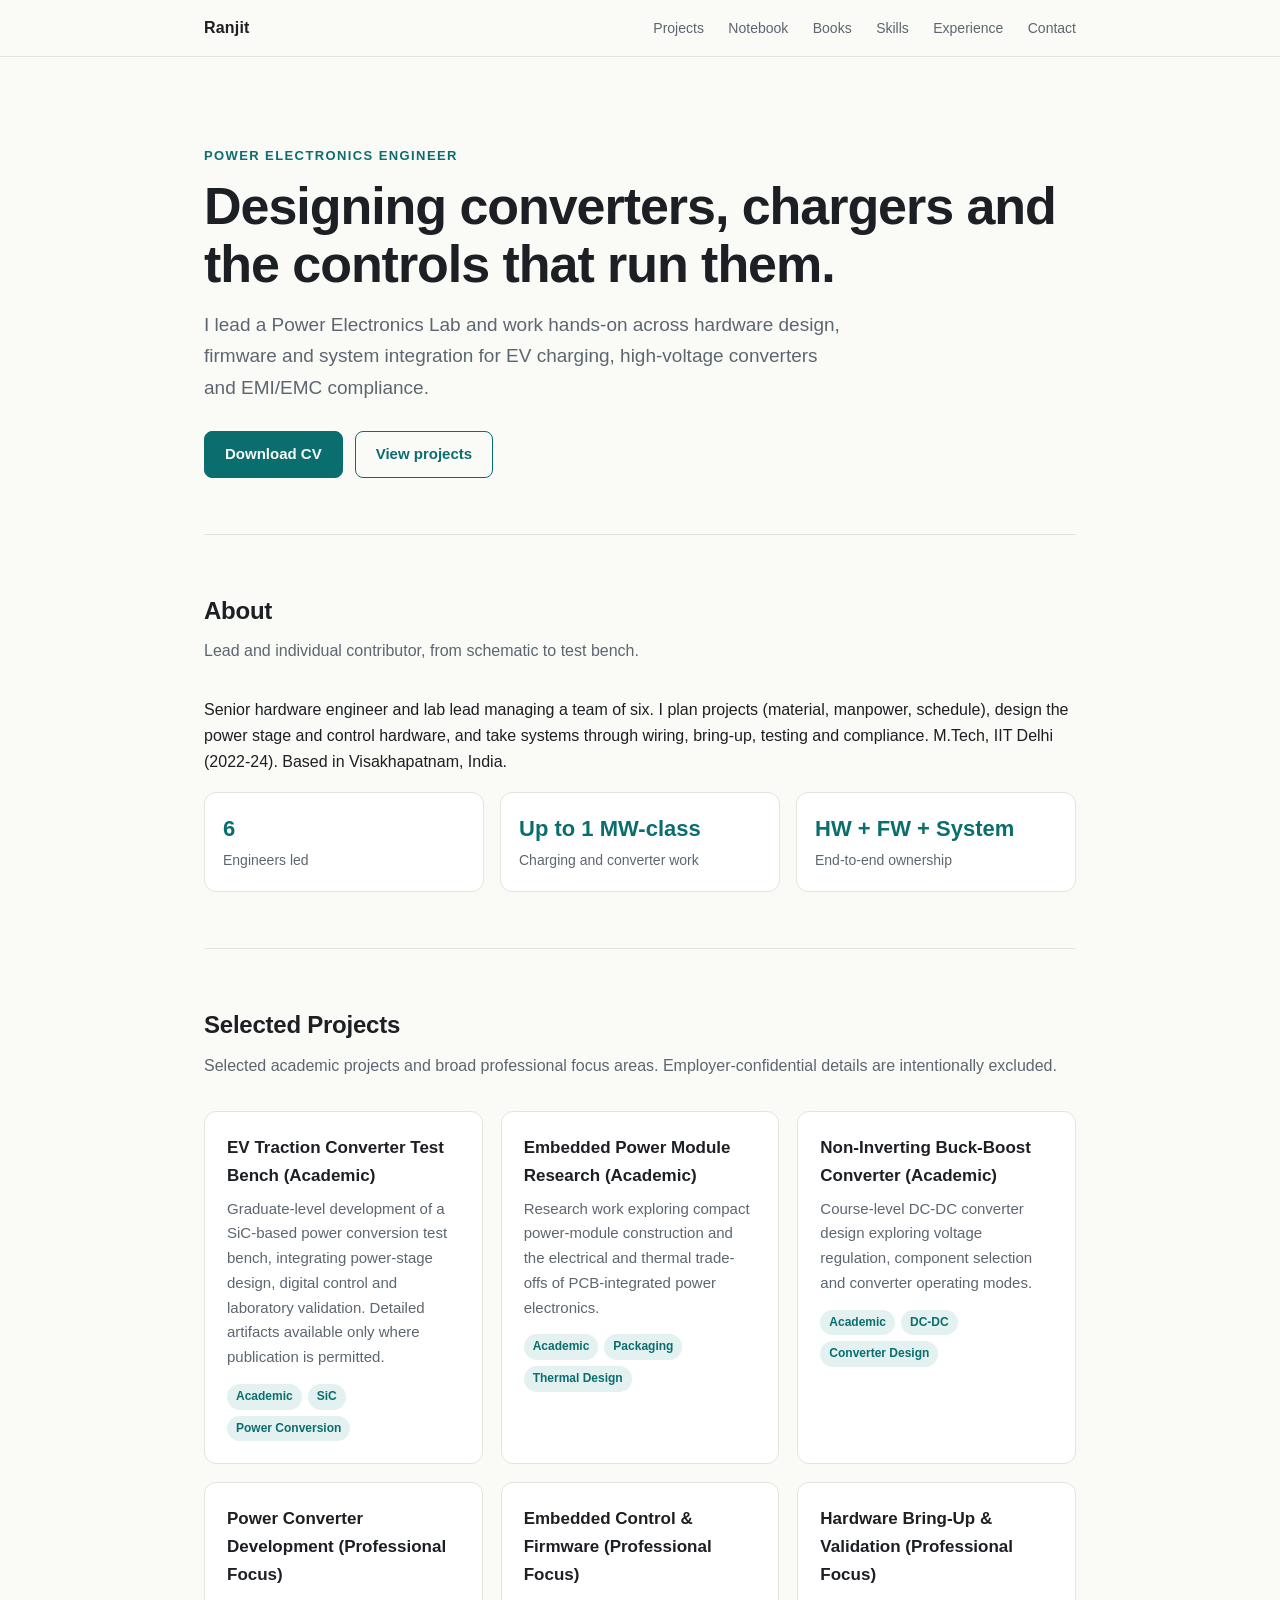
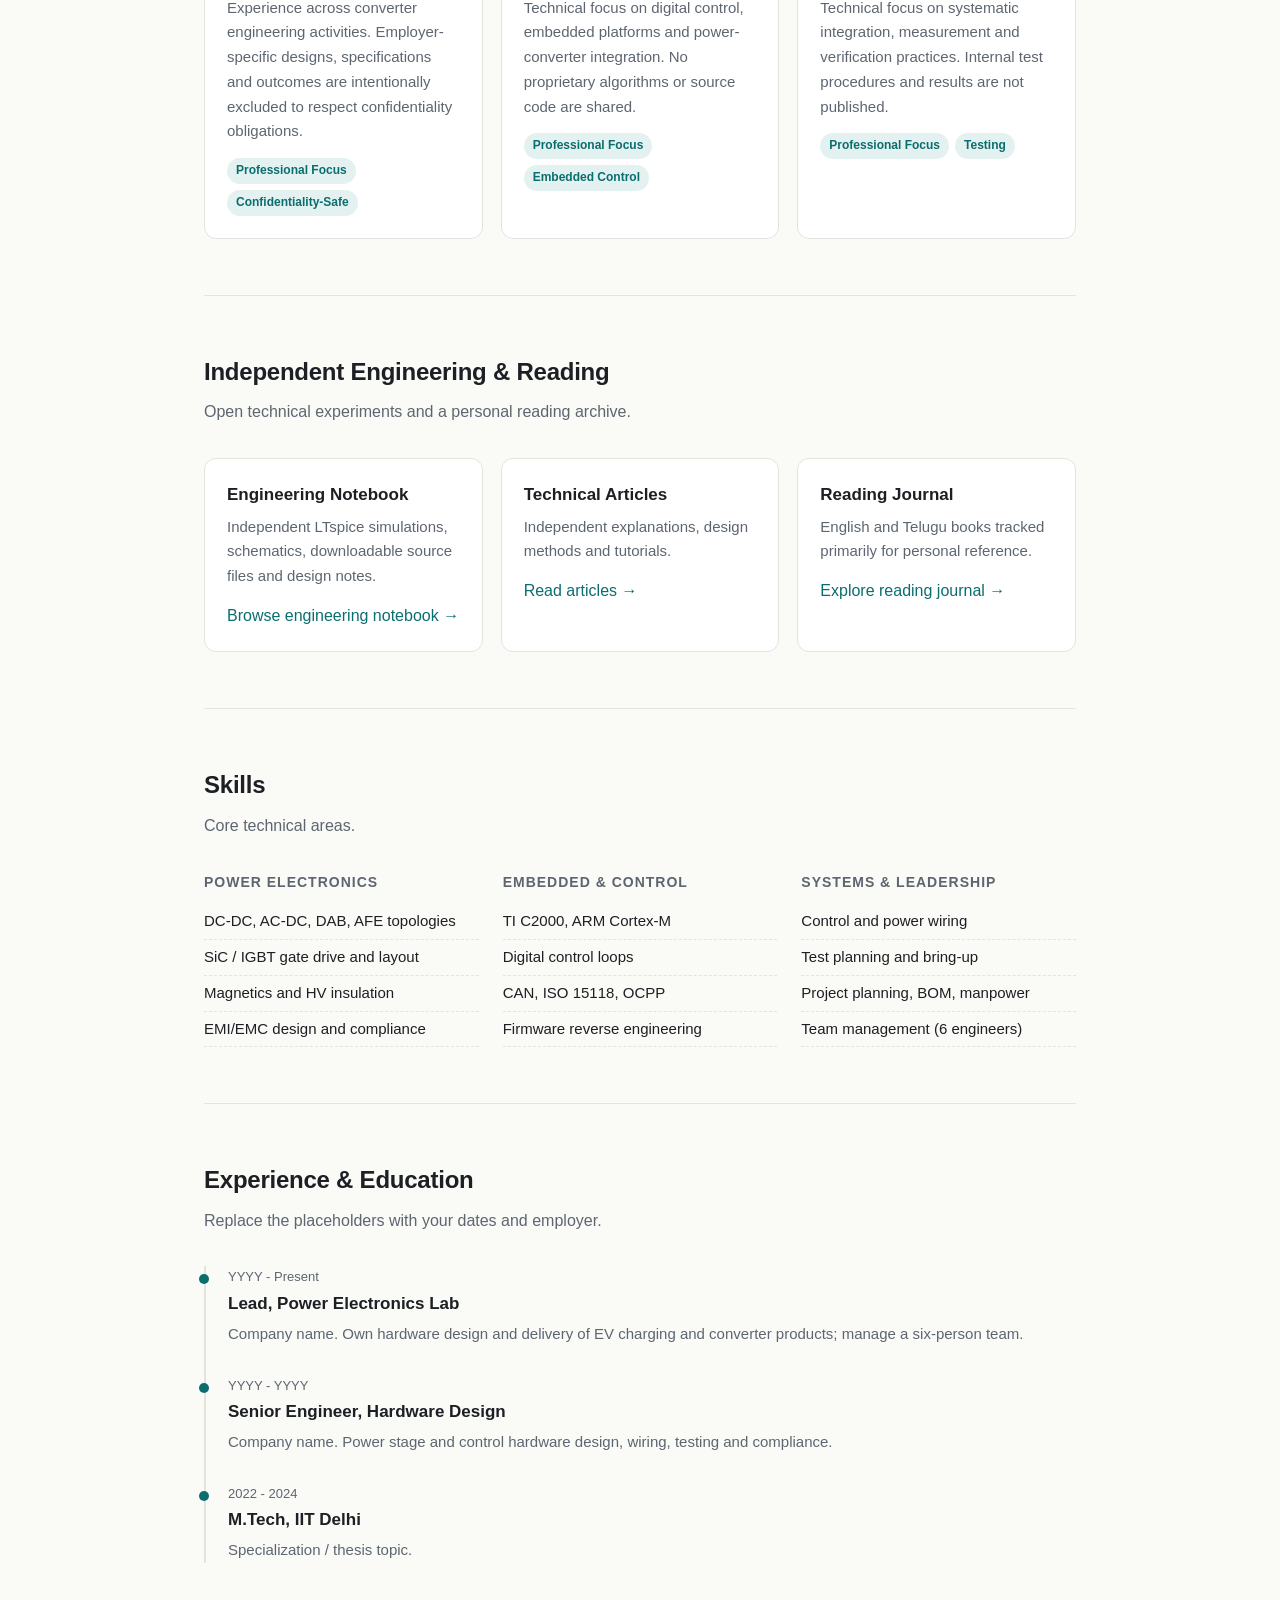
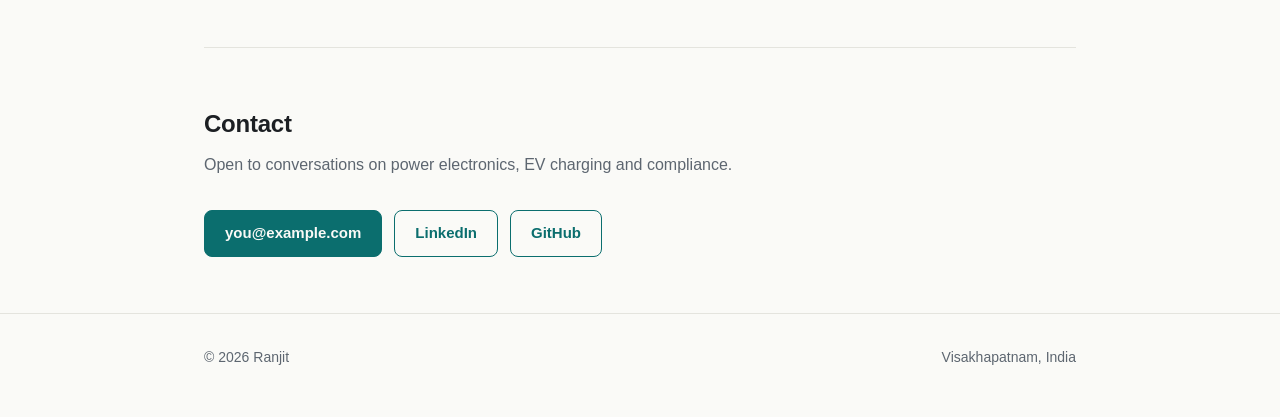
==== index.html @ cbe887c2 "Replace placeholder cards with NDA-conscious academic projects and focus areas" ====
<!DOCTYPE html>
<html lang="en">
<head>
<meta charset="utf-8">
<meta name="viewport" content="width=device-width, initial-scale=1">
<title>Ranjit | Power Electronics Engineer</title>
<meta name="description" content="Portfolio of Ranjit, Power Electronics Lab Lead: EV charging, power converters, embedded systems and EMI/EMC.">
<style>
  :root {
    --bg: #fafaf7;
    --surface: #ffffff;
    --text: #1c1f23;
    --muted: #5d6670;
    --line: #e4e4de;
    --accent: #0b6e6e;
    --accent-soft: #e3f1f0;
  }
  @media (prefers-color-scheme: dark) {
    :root {
      --bg: #0f1214;
      --surface: #171b1e;
      --text: #e8eaec;
      --muted: #97a1aa;
      --line: #262c31;
      --accent: #4fd1c5;
      --accent-soft: #13302e;
    }
  }
  * { box-sizing: border-box; }
  html { scroll-behavior: smooth; }
  body {
    margin: 0;
    background: var(--bg);
    color: var(--text);
    font: 16px/1.65 -apple-system, BlinkMacSystemFont, "Segoe UI", Roboto, Helvetica, Arial, sans-serif;
    -webkit-font-smoothing: antialiased;
  }
  a { color: var(--accent); text-decoration: none; }
  a:hover { text-decoration: underline; }
  .wrap { max-width: 920px; margin: 0 auto; padding: 0 24px; }

  header.nav {
    position: sticky; top: 0; z-index: 10;
    background: color-mix(in srgb, var(--bg) 88%, transparent);
    backdrop-filter: blur(8px);
    border-bottom: 1px solid var(--line);
  }
  .nav .wrap { display: flex; justify-content: space-between; align-items: center; height: 56px; }
  .brand { font-weight: 700; letter-spacing: .2px; color: var(--text); }
  .nav nav a { margin-left: 20px; color: var(--muted); font-size: 14px; }
  .nav nav a:hover { color: var(--accent); text-decoration: none; }

  .hero { padding: 88px 0 56px; }
  .eyebrow { color: var(--accent); font-size: 13px; font-weight: 600; letter-spacing: 1.4px; text-transform: uppercase; }
  h1 { font-size: clamp(34px, 6vw, 52px); line-height: 1.1; margin: 12px 0 16px; letter-spacing: -.02em; }
  .lead { font-size: 19px; color: var(--muted); max-width: 640px; margin: 0 0 28px; }
  .btns { display: flex; flex-wrap: wrap; gap: 12px; }
  .btn {
    display: inline-block; padding: 10px 20px; border-radius: 8px;
    border: 1px solid var(--accent); font-size: 15px; font-weight: 600;
  }
  .btn.primary { background: var(--accent); color: var(--bg); }
  .btn.primary:hover { opacity: .9; text-decoration: none; }
  .btn.ghost { color: var(--accent); }
  .btn.ghost:hover { background: var(--accent-soft); text-decoration: none; }

  section { padding: 56px 0; border-top: 1px solid var(--line); }
  h2 { font-size: 24px; margin: 0 0 8px; letter-spacing: -.01em; }
  .sub { color: var(--muted); margin: 0 0 32px; }

  .stats { display: grid; grid-template-columns: repeat(auto-fit, minmax(160px, 1fr)); gap: 16px; margin-top: 8px; }
  .stat { background: var(--surface); border: 1px solid var(--line); border-radius: 12px; padding: 18px; }
  .stat b { display: block; font-size: 22px; color: var(--accent); }
  .stat span { font-size: 14px; color: var(--muted); }

  .grid { display: grid; grid-template-columns: repeat(auto-fill, minmax(270px, 1fr)); gap: 18px; }
  .card {
    background: var(--surface); border: 1px solid var(--line); border-radius: 12px;
    padding: 22px; transition: transform .15s, border-color .15s;
  }
  .card:hover { transform: translateY(-2px); border-color: var(--accent); }
  .card h3 { margin: 0 0 6px; font-size: 17px; }
  .card p { margin: 0 0 14px; color: var(--muted); font-size: 15px; }
  .tags { display: flex; flex-wrap: wrap; gap: 6px; }
  .tag { background: var(--accent-soft); color: var(--accent); font-size: 12px; padding: 3px 9px; border-radius: 999px; font-weight: 600; }

  .skills { display: grid; grid-template-columns: repeat(auto-fit, minmax(240px, 1fr)); gap: 24px; }
  .skills h3 { font-size: 14px; text-transform: uppercase; letter-spacing: 1px; color: var(--muted); margin: 0 0 10px; }
  .skills ul { list-style: none; padding: 0; margin: 0; }
  .skills li { padding: 5px 0; border-bottom: 1px dashed var(--line); font-size: 15px; }

  .timeline { border-left: 2px solid var(--line); padding-left: 22px; }
  .item { position: relative; margin-bottom: 28px; }
  .item::before {
    content: ""; position: absolute; left: -29px; top: 8px;
    width: 10px; height: 10px; border-radius: 50%; background: var(--accent);
  }
  .item .when { font-size: 13px; color: var(--muted); }
  .item h3 { margin: 2px 0 4px; font-size: 17px; }
  .item p { margin: 0; color: var(--muted); font-size: 15px; }


  .files { margin: 14px 0 0; padding: 12px 0 0; border-top: 1px dashed var(--line); display: flex; flex-direction: column; gap: 6px; }
  .files a { font-size: 14px; display: flex; align-items: center; gap: 8px; }
  .files a::before { content: "\2197"; color: var(--muted); }

  footer { border-top: 1px solid var(--line); padding: 32px 0 48px; color: var(--muted); font-size: 14px; }
  footer .row { display: flex; flex-wrap: wrap; gap: 20px; justify-content: space-between; }

  @media (max-width: 560px) {
    .nav nav a:not(:last-child) { display: none; }
    .hero { padding: 56px 0 40px; }
  }
</style>
</head>
<body>

<header class="nav">
  <div class="wrap">
    <a class="brand" href="#top">Ranjit</a>
    <nav>
      <a href="#projects">Projects</a>
      <a href="/engineering/">Notebook</a>
      <a href="/books/">Books</a>
      <a href="#skills">Skills</a>
      <a href="#experience">Experience</a>
      <a href="#contact">Contact</a>
    </nav>
  </div>
</header>

<main id="top">
  <div class="wrap">

    <section class="hero" style="border-top:none">
      <div class="eyebrow">Power Electronics Engineer</div>
      <h1>Designing converters, chargers and the controls that run them.</h1>
      <p class="lead">
        I lead a Power Electronics Lab and work hands-on across hardware design, firmware and
        system integration for EV charging, high-voltage converters and EMI/EMC compliance.
      </p>
      <div class="btns">
        <a class="btn primary" href="cv.pdf" download>Download CV</a>
        <a class="btn ghost" href="#projects">View projects</a>
      </div>
    </section>

    <section id="about">
      <h2>About</h2>
      <p class="sub">Lead and individual contributor, from schematic to test bench.</p>
      <p>
        Senior hardware engineer and lab lead managing a team of six. I plan projects (material, manpower, schedule),
        design the power stage and control hardware, and take systems through wiring, bring-up, testing and compliance.
        M.Tech, IIT Delhi (2022-24). Based in Visakhapatnam, India.
      </p>
      <div class="stats">
        <div class="stat"><b>6</b><span>Engineers led</span></div>
        <div class="stat"><b>Up to 1 MW-class</b><span>Charging and converter work</span></div>
        <div class="stat"><b>HW + FW + System</b><span>End-to-end ownership</span></div>
      </div>
    </section>

    <section id="projects">
      <h2>Selected Projects</h2>
      <p class="sub">Selected academic projects and broad professional focus areas. Employer-confidential details are intentionally excluded.</p>
      <div class="grid" id="project-grid"></div>
    </section>

    <section id="personal-work"><h2>Independent Engineering &amp; Reading</h2><p class="sub">Open technical experiments and a personal reading archive.</p><div class="grid"><article class="card"><h3>Engineering Notebook</h3><p>Independent LTspice simulations, schematics, downloadable source files and design notes.</p><a href="/engineering/">Browse engineering notebook →</a></article><article class="card"><h3>Technical Articles</h3><p>Independent explanations, design methods and tutorials.</p><a href="/articles/">Read articles →</a></article><article class="card"><h3>Reading Journal</h3><p>English and Telugu books tracked primarily for personal reference.</p><a href="/books/">Explore reading journal →</a></article></div></section>

    <section id="skills">
      <h2>Skills</h2>
      <p class="sub">Core technical areas.</p>
      <div class="skills">
        <div>
          <h3>Power Electronics</h3>
          <ul>
            <li>DC-DC, AC-DC, DAB, AFE topologies</li>
            <li>SiC / IGBT gate drive and layout</li>
            <li>Magnetics and HV insulation</li>
            <li>EMI/EMC design and compliance</li>
          </ul>
        </div>
        <div>
          <h3>Embedded &amp; Control</h3>
          <ul>
            <li>TI C2000, ARM Cortex-M</li>
            <li>Digital control loops</li>
            <li>CAN, ISO 15118, OCPP</li>
            <li>Firmware reverse engineering</li>
          </ul>
        </div>
        <div>
          <h3>Systems &amp; Leadership</h3>
          <ul>
            <li>Control and power wiring</li>
            <li>Test planning and bring-up</li>
            <li>Project planning, BOM, manpower</li>
            <li>Team management (6 engineers)</li>
          </ul>
        </div>
      </div>
    </section>

    <section id="experience">
      <h2>Experience &amp; Education</h2>
      <p class="sub">Replace the placeholders with your dates and employer.</p>
      <div class="timeline">
        <div class="item">
          <div class="when">YYYY - Present</div>
          <h3>Lead, Power Electronics Lab</h3>
          <p>Company name. Own hardware design and delivery of EV charging and converter products; manage a six-person team.</p>
        </div>
        <div class="item">
          <div class="when">YYYY - YYYY</div>
          <h3>Senior Engineer, Hardware Design</h3>
          <p>Company name. Power stage and control hardware design, wiring, testing and compliance.</p>
        </div>
        <div class="item">
          <div class="when">2022 - 2024</div>
          <h3>M.Tech, IIT Delhi</h3>
          <p>Specialization / thesis topic.</p>
        </div>
      </div>
    </section>

    <section id="contact">
      <h2>Contact</h2>
      <p class="sub">Open to conversations on power electronics, EV charging and compliance.</p>
      <div class="btns">
        <a class="btn primary" href="mailto:you@example.com">you@example.com</a>
        <a class="btn ghost" href="https://www.linkedin.com/in/your-handle" target="_blank" rel="noopener">LinkedIn</a>
        <a class="btn ghost" href="https://github.com/ranjitsorra" target="_blank" rel="noopener">GitHub</a>
      </div>
    </section>

  </div>
</main>

<footer>
  <div class="wrap row">
    <span>&copy; <span id="yr">2026</span> Ranjit</span>
    <span>Visakhapatnam, India</span>
  </div>
</footer>

<script>
/* ------------------------------------------------------------------
   EDIT HERE. One object per project.
   files: put the actual files in the repo (e.g. files/project-1/report.pdf)
          and list them below. Any type works: pdf, png, jpg, zip, xlsx...
   ------------------------------------------------------------------ */
const PROJECTS = [
  { title: "EV Traction Converter Test Bench (Academic)", description: "Graduate-level development of a SiC-based power conversion test bench, integrating power-stage design, digital control and laboratory validation. Detailed artifacts available only where publication is permitted.", tags: ["Academic", "SiC", "Power Conversion"], files: [] },
  { title: "Embedded Power Module Research (Academic)", description: "Research work exploring compact power-module construction and the electrical and thermal trade-offs of PCB-integrated power electronics.", tags: ["Academic", "Packaging", "Thermal Design"], files: [] },
  { title: "Non-Inverting Buck-Boost Converter (Academic)", description: "Course-level DC-DC converter design exploring voltage regulation, component selection and converter operating modes.", tags: ["Academic", "DC-DC", "Converter Design"], files: [] },
  { title: "Power Converter Development (Professional Focus)", description: "Experience across converter engineering activities. Employer-specific designs, specifications and outcomes are intentionally excluded to respect confidentiality obligations.", tags: ["Professional Focus", "Confidentiality-Safe"], files: [] },
  { title: "Embedded Control & Firmware (Professional Focus)", description: "Technical focus on digital control, embedded platforms and power-converter integration. No proprietary algorithms or source code are shared.", tags: ["Professional Focus", "Embedded Control"], files: [] },
  { title: "Hardware Bring-Up & Validation (Professional Focus)", description: "Technical focus on systematic integration, measurement and verification practices. Internal test procedures and results are not published.", tags: ["Professional Focus", "Testing"], files: [] }
]

const esc = t => String(t).replace(/[&<>"]/g, c => ({'&':'&amp;','<':'&lt;','>':'&gt;','"':'&quot;'}[c]));
document.getElementById('project-grid').innerHTML = PROJECTS.map(p => `
  <article class="card">
    <h3>${esc(p.title)}</h3>
    <p>${esc(p.description)}</p>
    <div class="tags">${(p.tags||[]).map(t => `<span class="tag">${esc(t)}</span>`).join('')}</div>
    ${(p.files && p.files.length)
      ? `<div class="files">${p.files.map(f => `<a href="${esc(f.path)}" target="_blank" rel="noopener">${esc(f.label)}</a>`).join('')}</div>`
      : ''}
  </article>`).join('');
</script>
<script>document.getElementById('yr').textContent = new Date().getFullYear();</script>
</body>
</html>
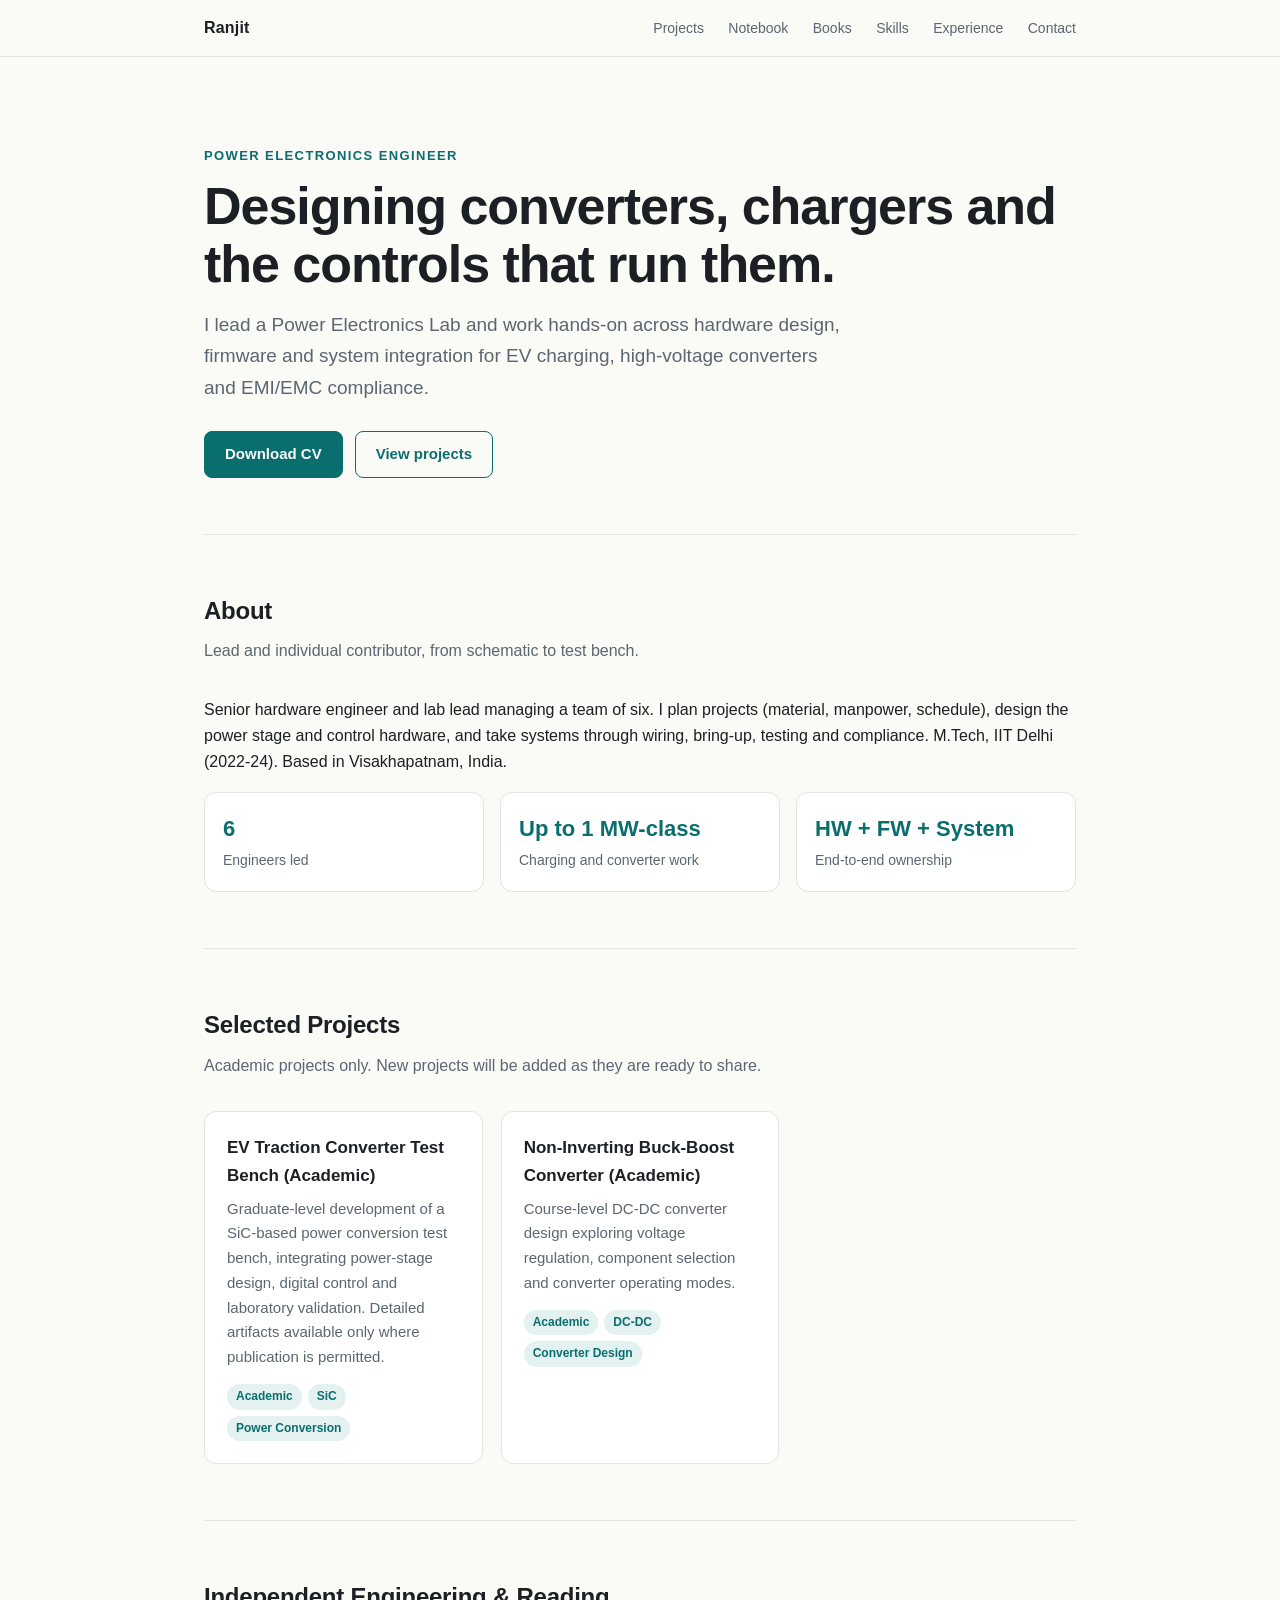
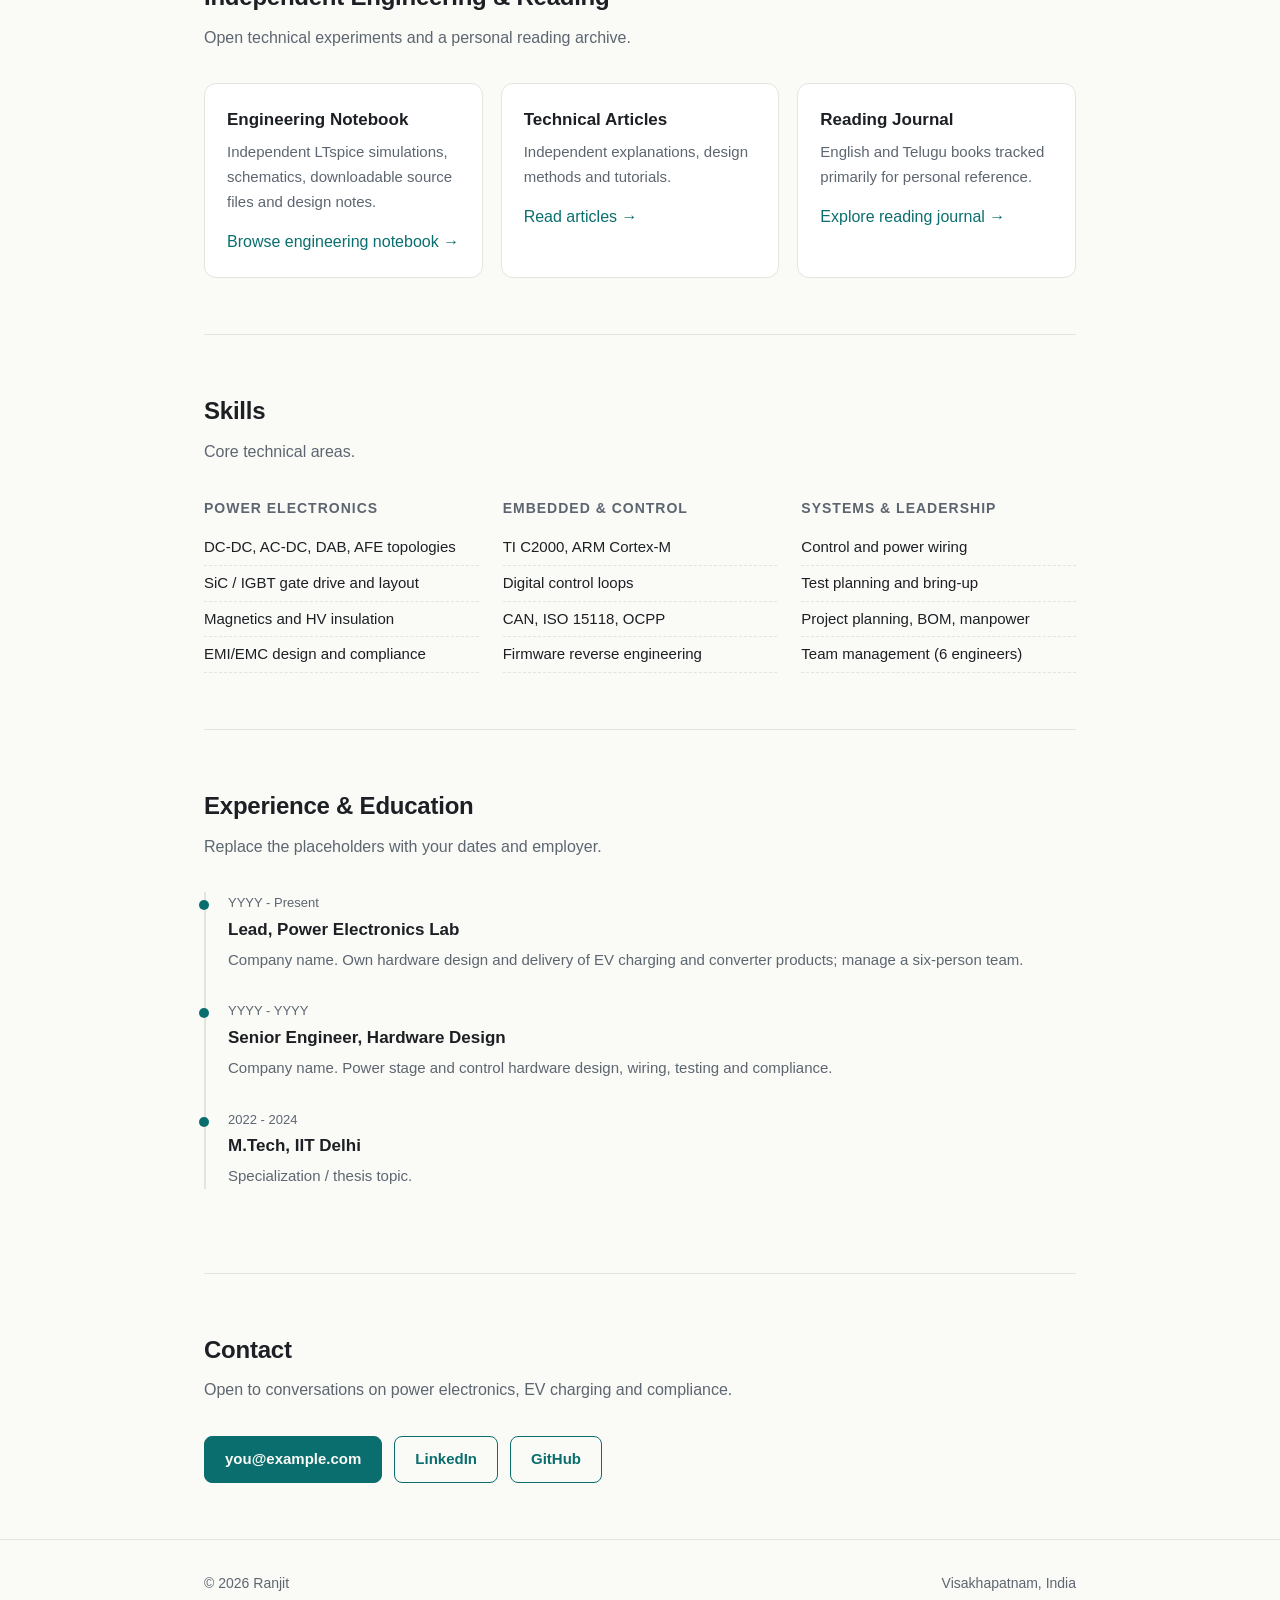
==== commit 2b0a4eff: "Keep only two academic projects; add others incrementally" ====
--- a/index.html
+++ b/index.html
@@ -162,7 +162,7 @@
 
     <section id="projects">
       <h2>Selected Projects</h2>
-      <p class="sub">Selected academic projects and broad professional focus areas. Employer-confidential details are intentionally excluded.</p>
+      <p class="sub">Academic projects only. New projects will be added as they are ready to share.</p>
       <div class="grid" id="project-grid"></div>
     </section>
 
@@ -252,11 +252,7 @@
    ------------------------------------------------------------------ */
 const PROJECTS = [
   { title: "EV Traction Converter Test Bench (Academic)", description: "Graduate-level development of a SiC-based power conversion test bench, integrating power-stage design, digital control and laboratory validation. Detailed artifacts available only where publication is permitted.", tags: ["Academic", "SiC", "Power Conversion"], files: [] },
-  { title: "Embedded Power Module Research (Academic)", description: "Research work exploring compact power-module construction and the electrical and thermal trade-offs of PCB-integrated power electronics.", tags: ["Academic", "Packaging", "Thermal Design"], files: [] },
-  { title: "Non-Inverting Buck-Boost Converter (Academic)", description: "Course-level DC-DC converter design exploring voltage regulation, component selection and converter operating modes.", tags: ["Academic", "DC-DC", "Converter Design"], files: [] },
-  { title: "Power Converter Development (Professional Focus)", description: "Experience across converter engineering activities. Employer-specific designs, specifications and outcomes are intentionally excluded to respect confidentiality obligations.", tags: ["Professional Focus", "Confidentiality-Safe"], files: [] },
-  { title: "Embedded Control & Firmware (Professional Focus)", description: "Technical focus on digital control, embedded platforms and power-converter integration. No proprietary algorithms or source code are shared.", tags: ["Professional Focus", "Embedded Control"], files: [] },
-  { title: "Hardware Bring-Up & Validation (Professional Focus)", description: "Technical focus on systematic integration, measurement and verification practices. Internal test procedures and results are not published.", tags: ["Professional Focus", "Testing"], files: [] }
+  { title: "Non-Inverting Buck-Boost Converter (Academic)", description: "Course-level DC-DC converter design exploring voltage regulation, component selection and converter operating modes.", tags: ["Academic", "DC-DC", "Converter Design"], files: [] }
 ]
 
 const esc = t => String(t).replace(/[&<>"]/g, c => ({'&':'&amp;','<':'&lt;','>':'&gt;','"':'&quot;'}[c]));
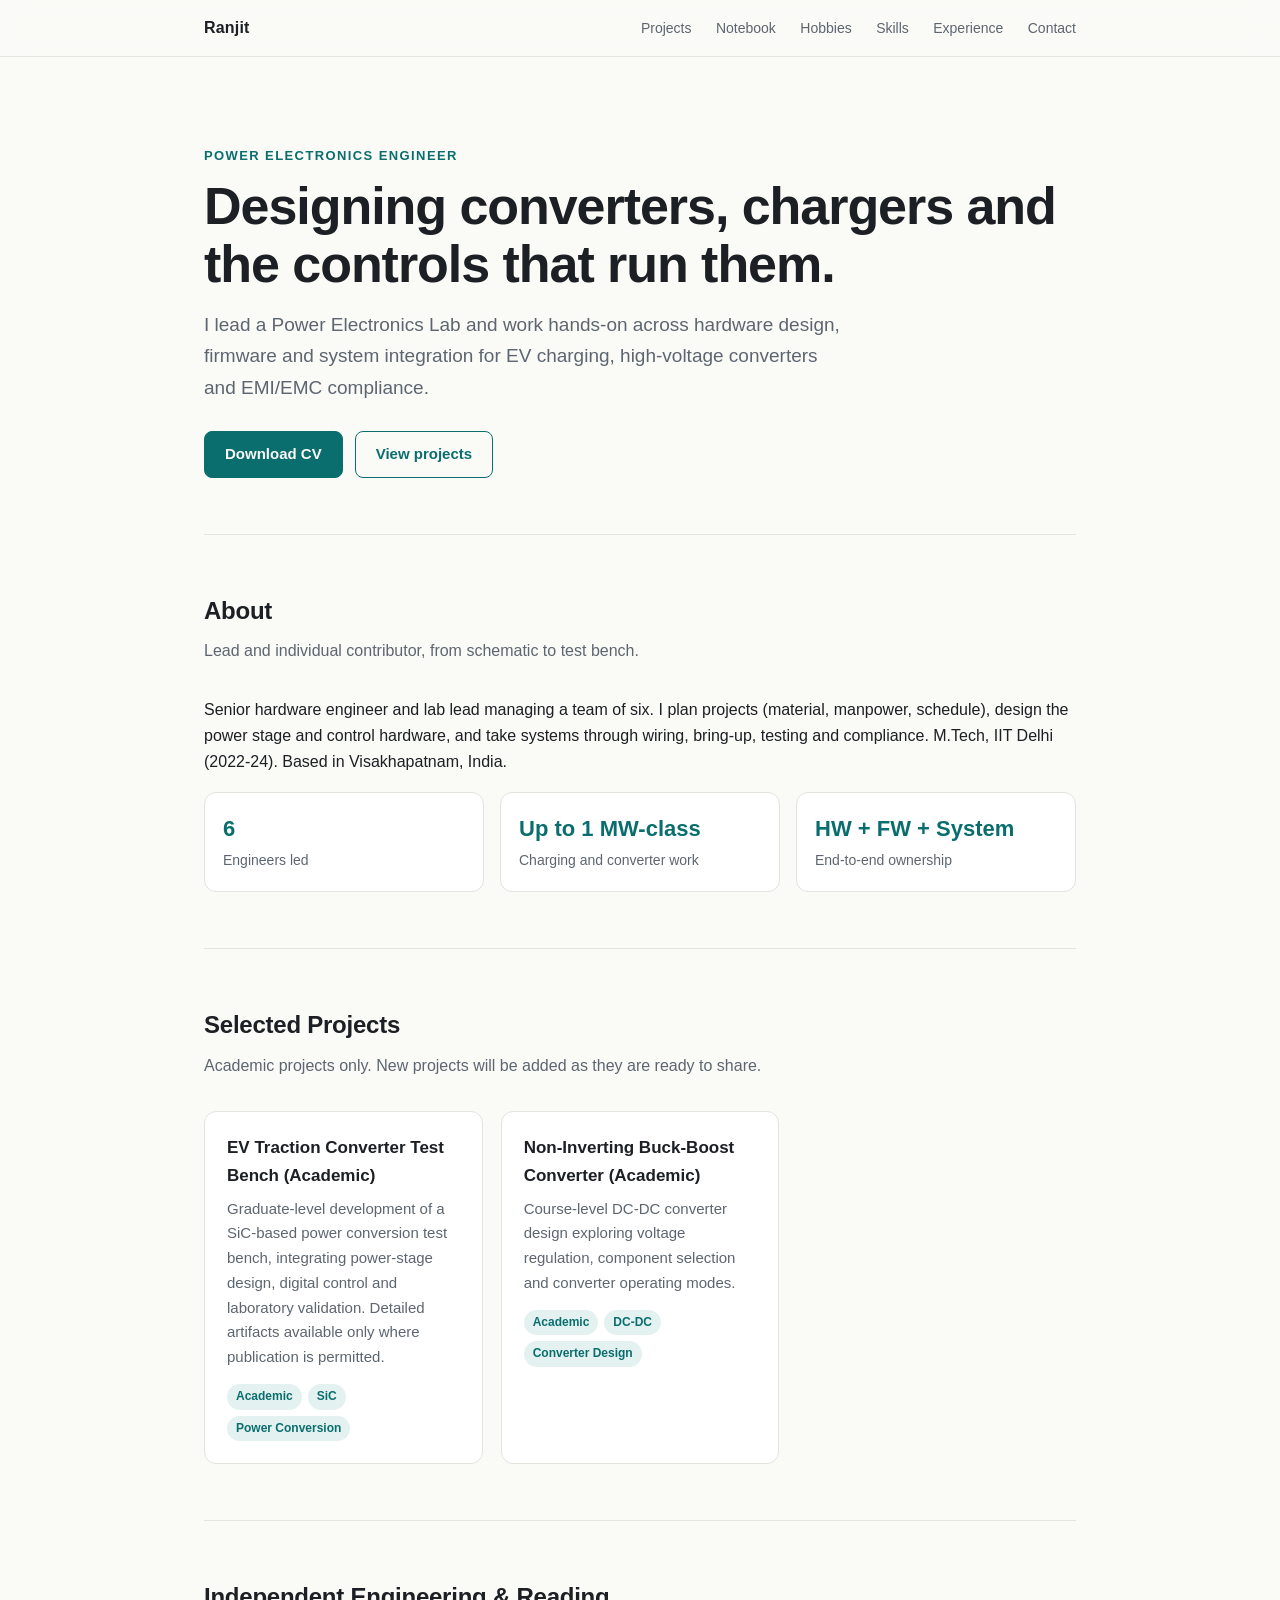
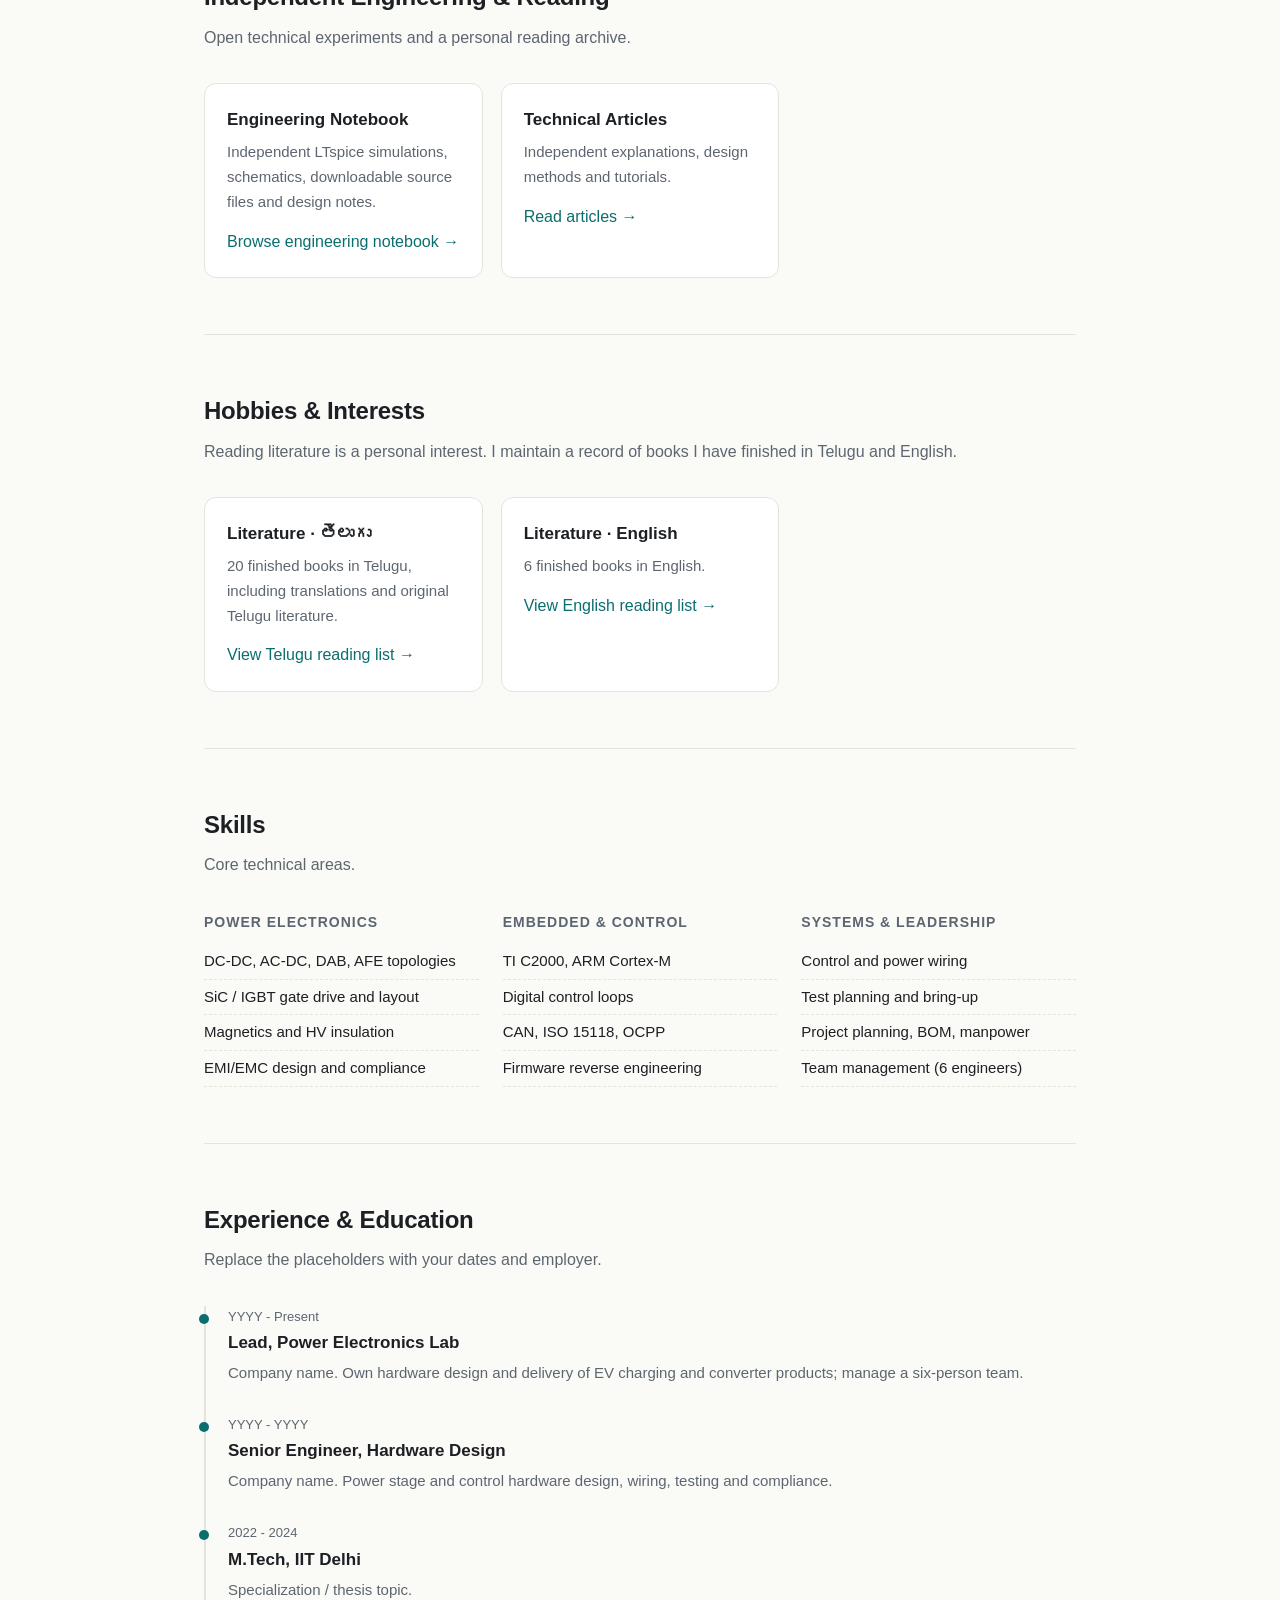
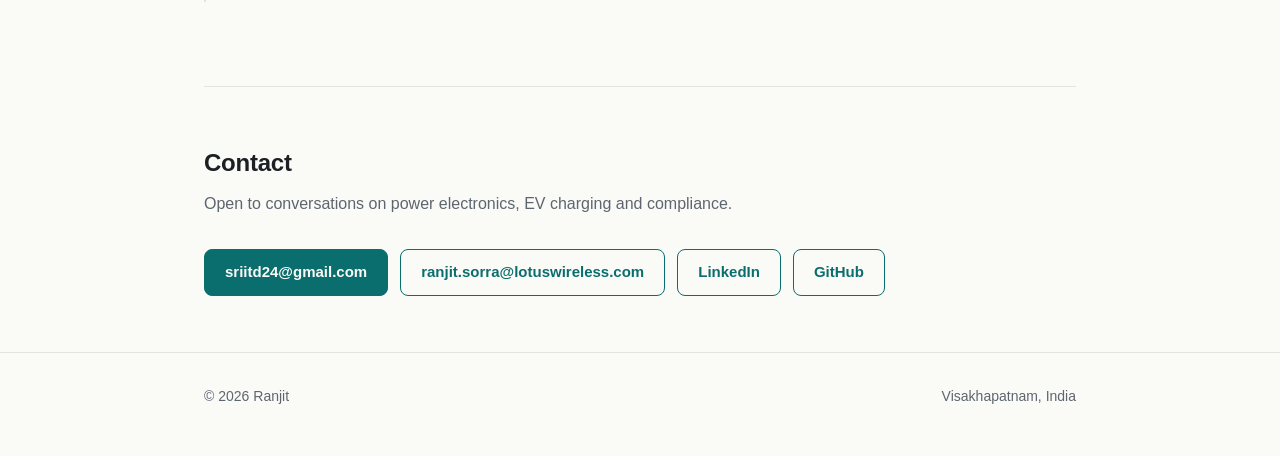
==== commit ce62d352: "Add contact emails and hobbies section linking reading lists" ====
--- a/index.html
+++ b/index.html
@@ -121,7 +121,7 @@
     <nav>
       <a href="#projects">Projects</a>
       <a href="/engineering/">Notebook</a>
-      <a href="/books/">Books</a>
+      <a href="#hobbies">Hobbies</a>
       <a href="#skills">Skills</a>
       <a href="#experience">Experience</a>
       <a href="#contact">Contact</a>
@@ -166,7 +166,9 @@
       <div class="grid" id="project-grid"></div>
     </section>
 
-    <section id="personal-work"><h2>Independent Engineering &amp; Reading</h2><p class="sub">Open technical experiments and a personal reading archive.</p><div class="grid"><article class="card"><h3>Engineering Notebook</h3><p>Independent LTspice simulations, schematics, downloadable source files and design notes.</p><a href="/engineering/">Browse engineering notebook →</a></article><article class="card"><h3>Technical Articles</h3><p>Independent explanations, design methods and tutorials.</p><a href="/articles/">Read articles →</a></article><article class="card"><h3>Reading Journal</h3><p>English and Telugu books tracked primarily for personal reference.</p><a href="/books/">Explore reading journal →</a></article></div></section>
+    <section id="personal-work"><h2>Independent Engineering &amp; Reading</h2><p class="sub">Open technical experiments and a personal reading archive.</p><div class="grid"><article class="card"><h3>Engineering Notebook</h3><p>Independent LTspice simulations, schematics, downloadable source files and design notes.</p><a href="/engineering/">Browse engineering notebook →</a></article><article class="card"><h3>Technical Articles</h3><p>Independent explanations, design methods and tutorials.</p><a href="/articles/">Read articles →</a></article></div></section>
+
+    <section id="hobbies"><h2>Hobbies &amp; Interests</h2><p class="sub">Reading literature is a personal interest. I maintain a record of books I have finished in Telugu and English.</p><div class="grid"><article class="card"><h3>Literature · తెలుగు</h3><p>20 finished books in Telugu, including translations and original Telugu literature.</p><a href="/books/telugu/">View Telugu reading list →</a></article><article class="card"><h3>Literature · English</h3><p>6 finished books in English.</p><a href="/books/english/">View English reading list →</a></article></div></section>
 
     <section id="skills">
       <h2>Skills</h2>
@@ -228,7 +230,8 @@
       <h2>Contact</h2>
       <p class="sub">Open to conversations on power electronics, EV charging and compliance.</p>
       <div class="btns">
-        <a class="btn primary" href="mailto:you@example.com">you@example.com</a>
+        <a class="btn primary" href="mailto:sriitd24@gmail.com">sriitd24@gmail.com</a>
+        <a class="btn ghost" href="mailto:ranjit.sorra@lotuswireless.com">ranjit.sorra@lotuswireless.com</a>
         <a class="btn ghost" href="https://www.linkedin.com/in/your-handle" target="_blank" rel="noopener">LinkedIn</a>
         <a class="btn ghost" href="https://github.com/ranjitsorra" target="_blank" rel="noopener">GitHub</a>
       </div>
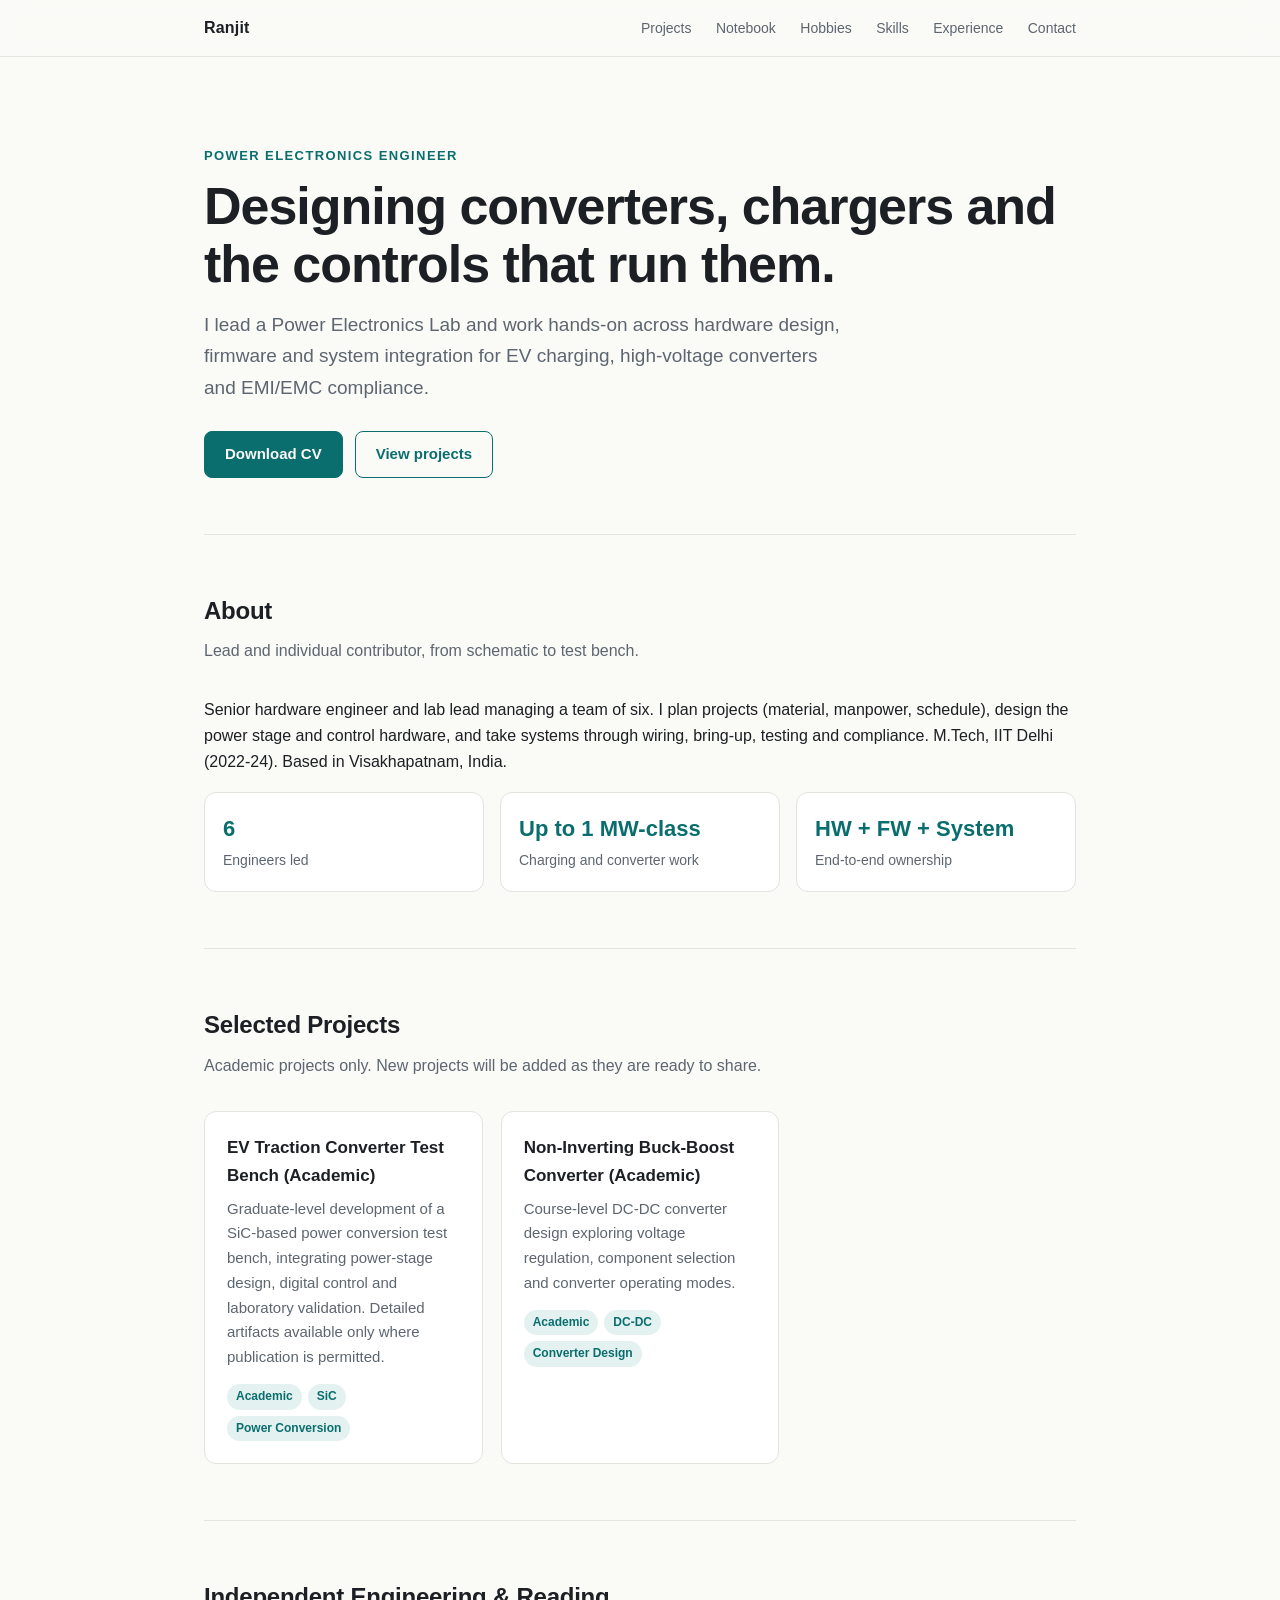
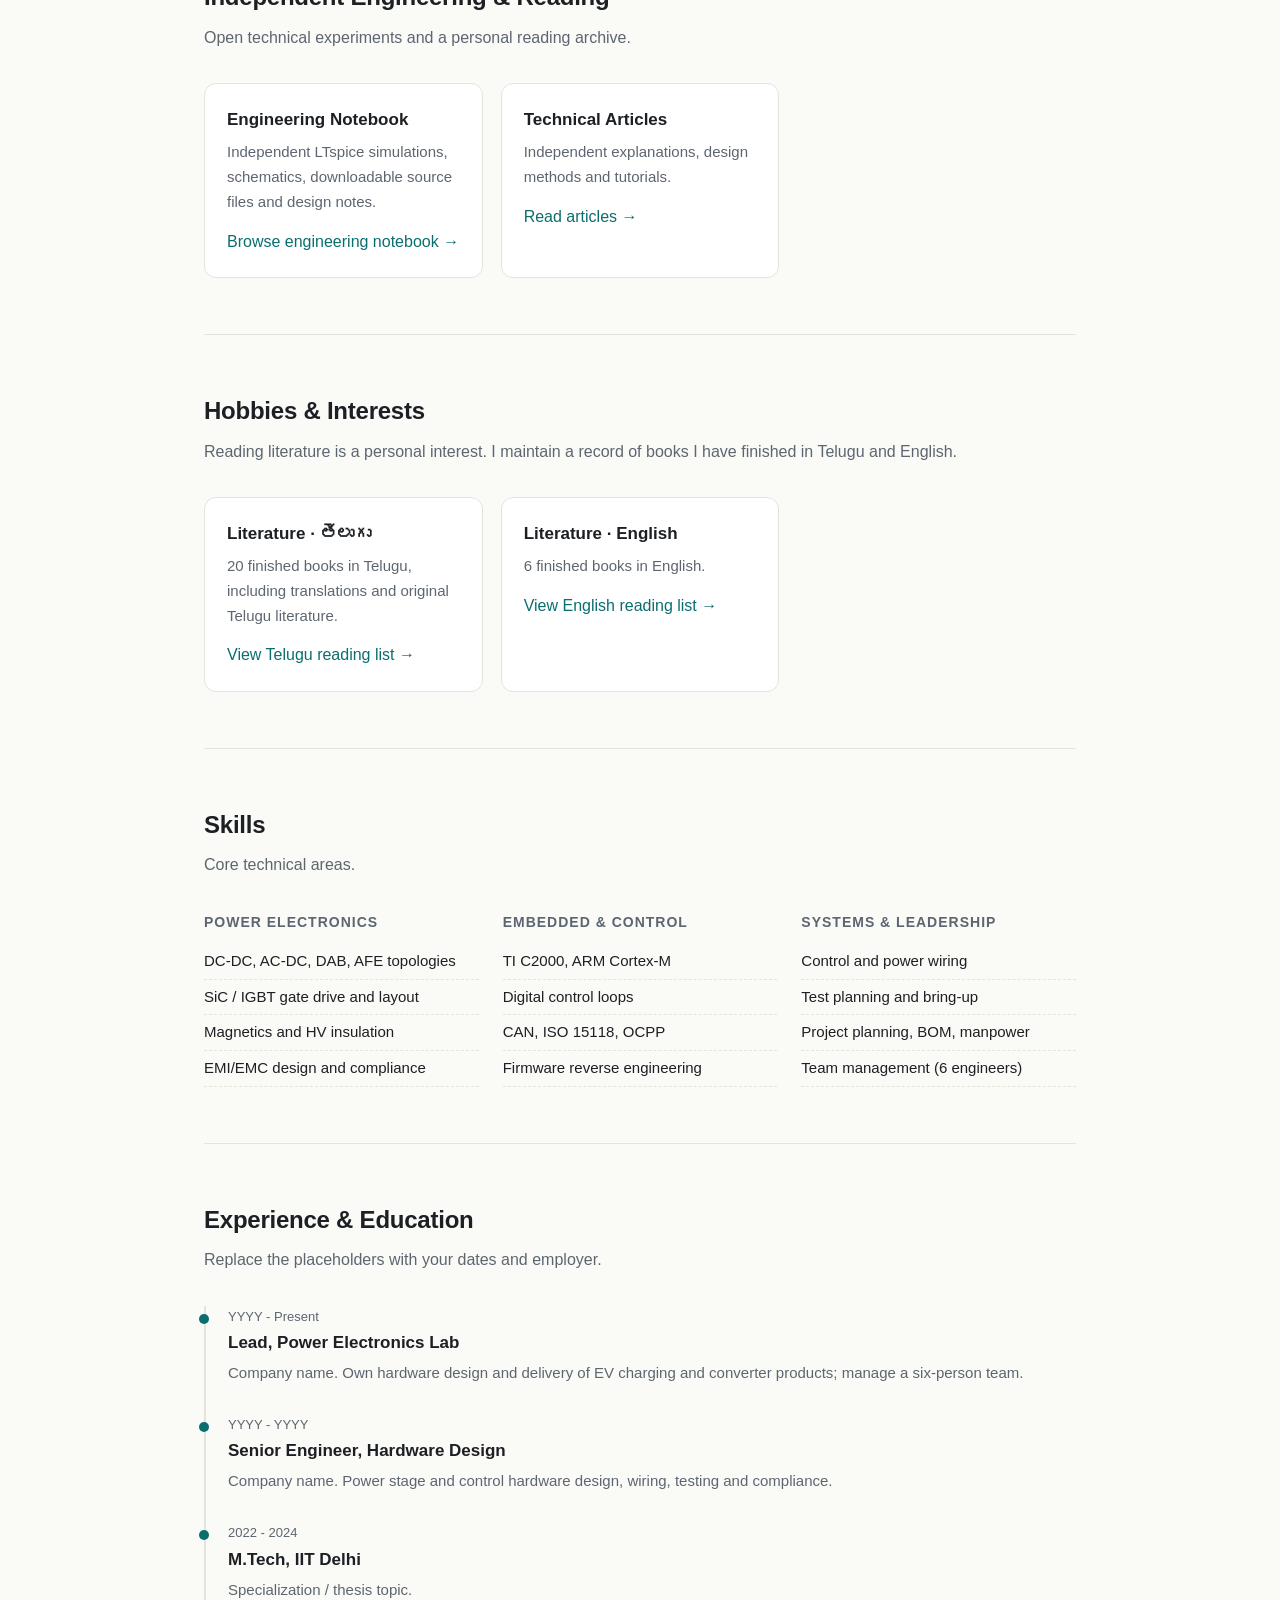
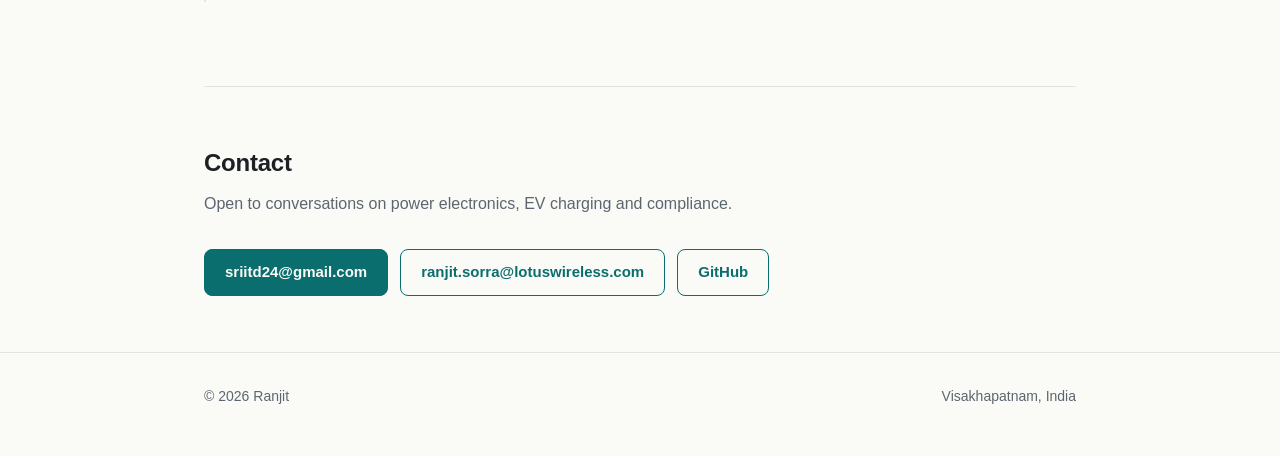
==== commit 251b5539: "Remove nonfunctional placeholder LinkedIn contact link" ====
--- a/index.html
+++ b/index.html
@@ -232,7 +232,6 @@
       <div class="btns">
         <a class="btn primary" href="mailto:sriitd24@gmail.com">sriitd24@gmail.com</a>
         <a class="btn ghost" href="mailto:ranjit.sorra@lotuswireless.com">ranjit.sorra@lotuswireless.com</a>
-        <a class="btn ghost" href="https://www.linkedin.com/in/your-handle" target="_blank" rel="noopener">LinkedIn</a>
         <a class="btn ghost" href="https://github.com/ranjitsorra" target="_blank" rel="noopener">GitHub</a>
       </div>
     </section>
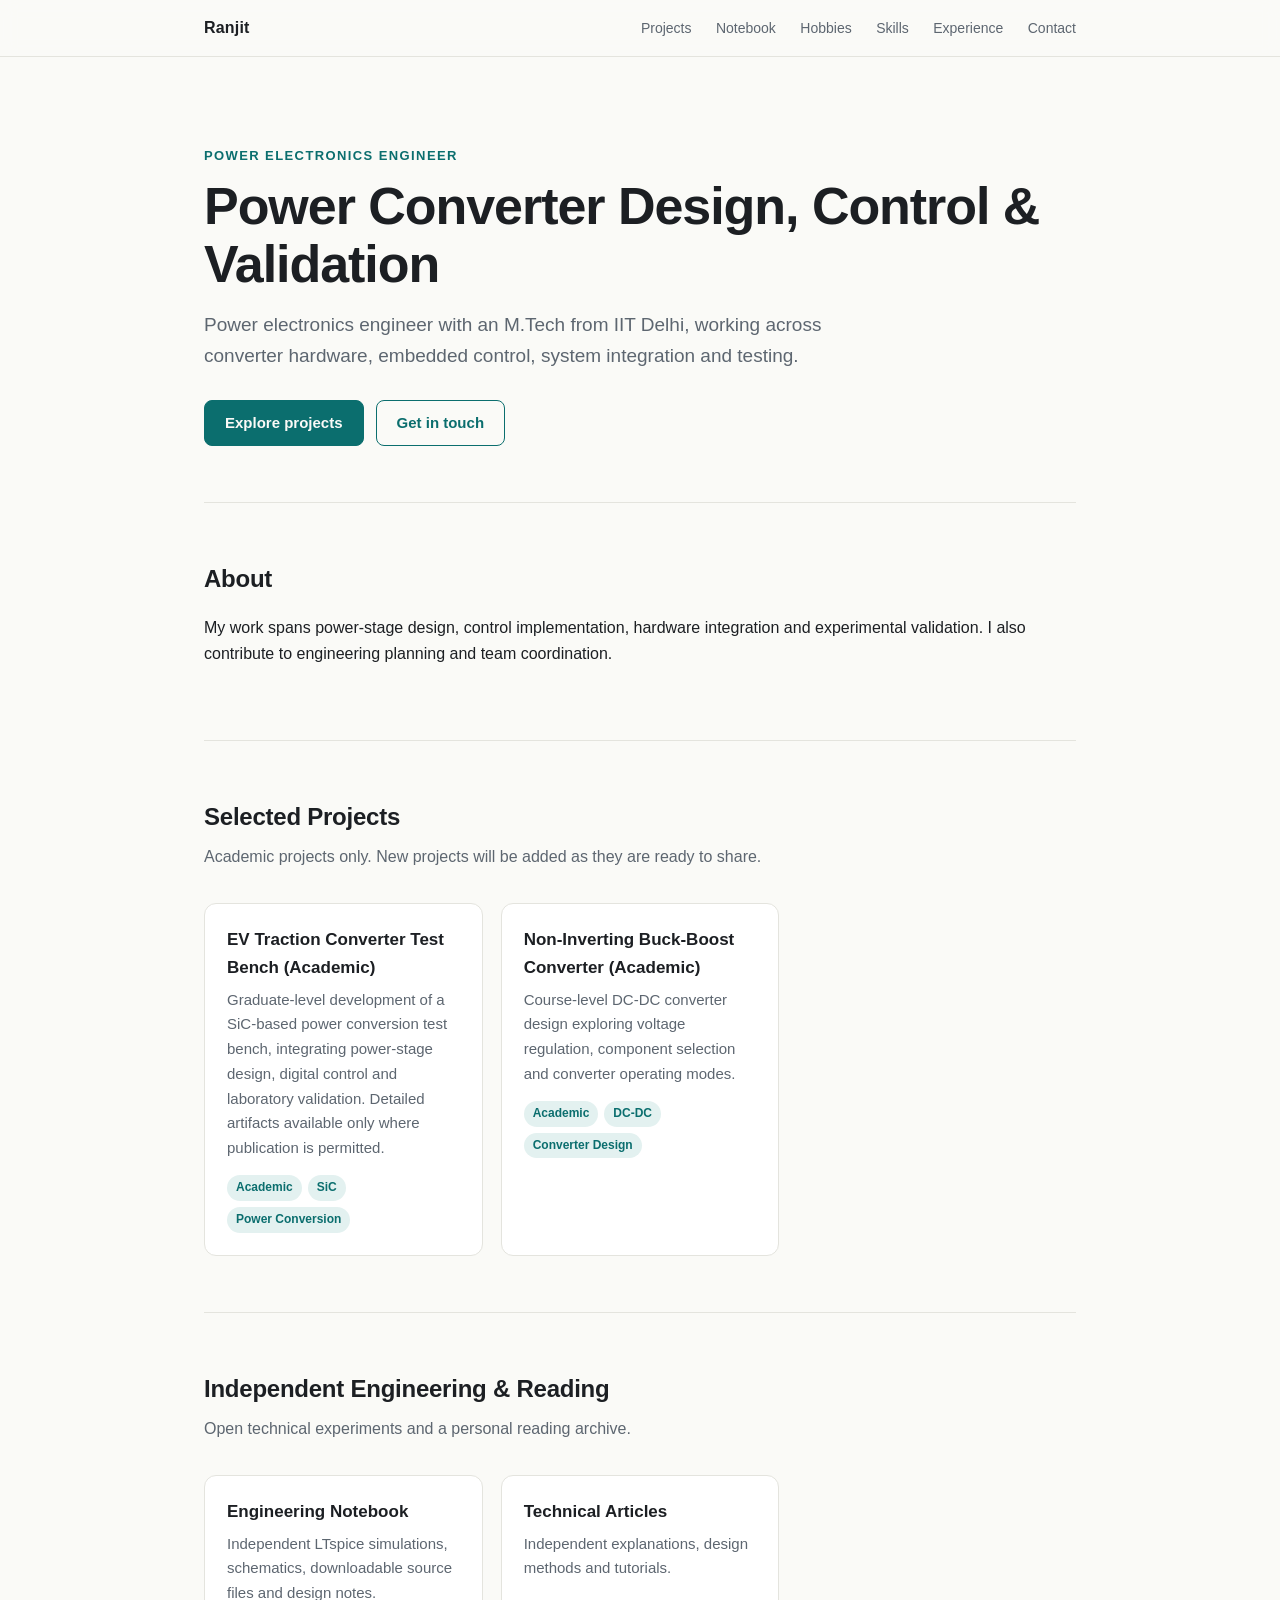
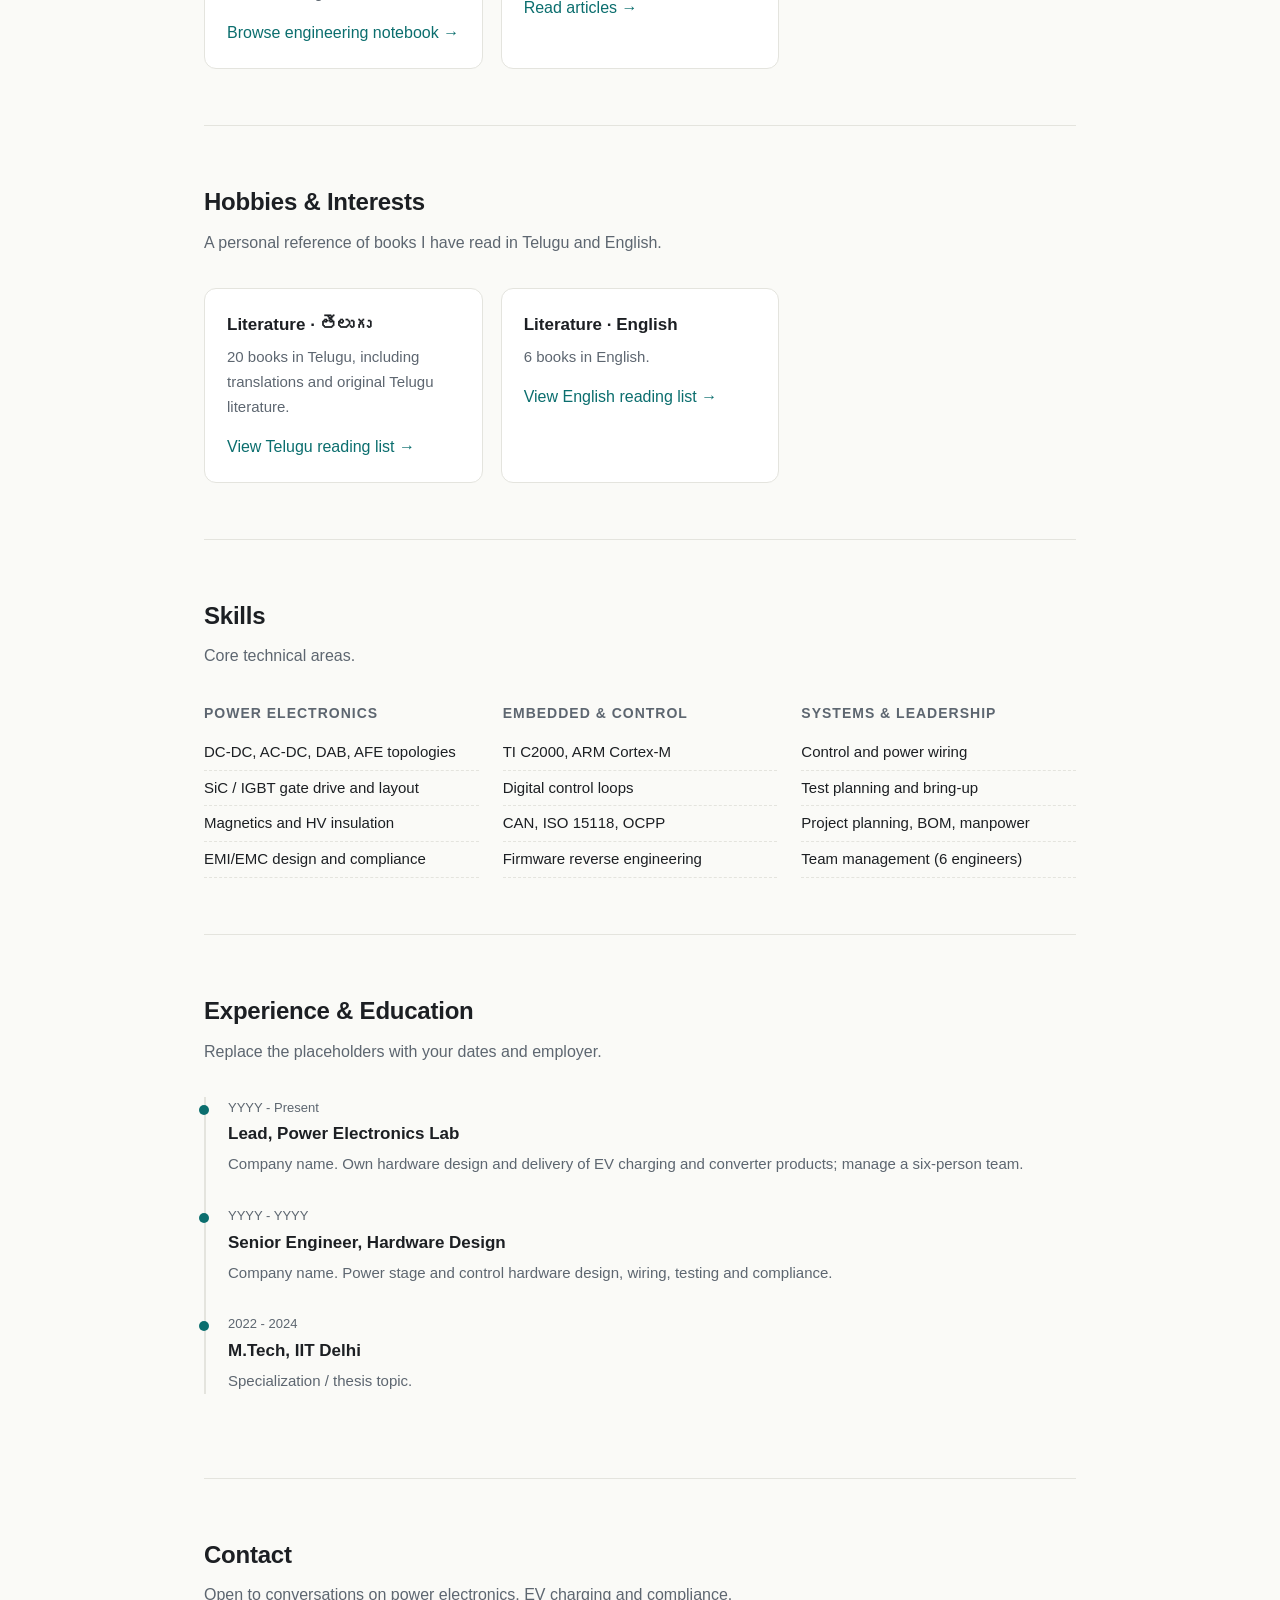
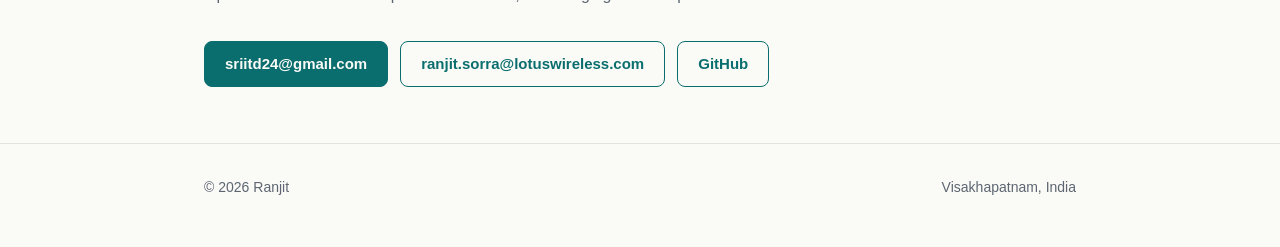
==== commit f3127f3d: "Refine index.html" ====
--- a/index.html
+++ b/index.html
@@ -4,7 +4,7 @@
 <meta charset="utf-8">
 <meta name="viewport" content="width=device-width, initial-scale=1">
 <title>Ranjit | Power Electronics Engineer</title>
-<meta name="description" content="Portfolio of Ranjit, Power Electronics Lab Lead: EV charging, power converters, embedded systems and EMI/EMC.">
+<meta name="description" content="Portfolio of Ranjit Sorra: power converter design, embedded control and validation.">
 <style>
   :root {
     --bg: #fafaf7;
@@ -134,30 +134,17 @@
 
     <section class="hero" style="border-top:none">
       <div class="eyebrow">Power Electronics Engineer</div>
-      <h1>Designing converters, chargers and the controls that run them.</h1>
-      <p class="lead">
-        I lead a Power Electronics Lab and work hands-on across hardware design, firmware and
-        system integration for EV charging, high-voltage converters and EMI/EMC compliance.
-      </p>
+      <h1>Power Converter Design, Control &amp; Validation</h1>
+      <p class="lead">Power electronics engineer with an M.Tech from IIT Delhi, working across converter hardware, embedded control, system integration and testing.</p>
       <div class="btns">
-        <a class="btn primary" href="cv.pdf" download>Download CV</a>
-        <a class="btn ghost" href="#projects">View projects</a>
+        <a class="btn primary" href="#projects">Explore projects</a>
+        <a class="btn ghost" href="#contact">Get in touch</a>
       </div>
     </section>
 
     <section id="about">
       <h2>About</h2>
-      <p class="sub">Lead and individual contributor, from schematic to test bench.</p>
-      <p>
-        Senior hardware engineer and lab lead managing a team of six. I plan projects (material, manpower, schedule),
-        design the power stage and control hardware, and take systems through wiring, bring-up, testing and compliance.
-        M.Tech, IIT Delhi (2022-24). Based in Visakhapatnam, India.
-      </p>
-      <div class="stats">
-        <div class="stat"><b>6</b><span>Engineers led</span></div>
-        <div class="stat"><b>Up to 1 MW-class</b><span>Charging and converter work</span></div>
-        <div class="stat"><b>HW + FW + System</b><span>End-to-end ownership</span></div>
-      </div>
+      <p>My work spans power-stage design, control implementation, hardware integration and experimental validation. I also contribute to engineering planning and team coordination.</p>
     </section>
 
     <section id="projects">
@@ -168,7 +155,7 @@
 
     <section id="personal-work"><h2>Independent Engineering &amp; Reading</h2><p class="sub">Open technical experiments and a personal reading archive.</p><div class="grid"><article class="card"><h3>Engineering Notebook</h3><p>Independent LTspice simulations, schematics, downloadable source files and design notes.</p><a href="/engineering/">Browse engineering notebook →</a></article><article class="card"><h3>Technical Articles</h3><p>Independent explanations, design methods and tutorials.</p><a href="/articles/">Read articles →</a></article></div></section>
 
-    <section id="hobbies"><h2>Hobbies &amp; Interests</h2><p class="sub">Reading literature is a personal interest. I maintain a record of books I have finished in Telugu and English.</p><div class="grid"><article class="card"><h3>Literature · తెలుగు</h3><p>20 finished books in Telugu, including translations and original Telugu literature.</p><a href="/books/telugu/">View Telugu reading list →</a></article><article class="card"><h3>Literature · English</h3><p>6 finished books in English.</p><a href="/books/english/">View English reading list →</a></article></div></section>
+    <section id="hobbies"><h2>Hobbies &amp; Interests</h2><p class="sub">A personal reference of books I have read in Telugu and English.</p><div class="grid"><article class="card"><h3>Literature · తెలుగు</h3><p>20 books in Telugu, including translations and original Telugu literature.</p><a href="/books/telugu/">View Telugu reading list →</a></article><article class="card"><h3>Literature · English</h3><p>6 books in English.</p><a href="/books/english/">View English reading list →</a></article></div></section>
 
     <section id="skills">
       <h2>Skills</h2>
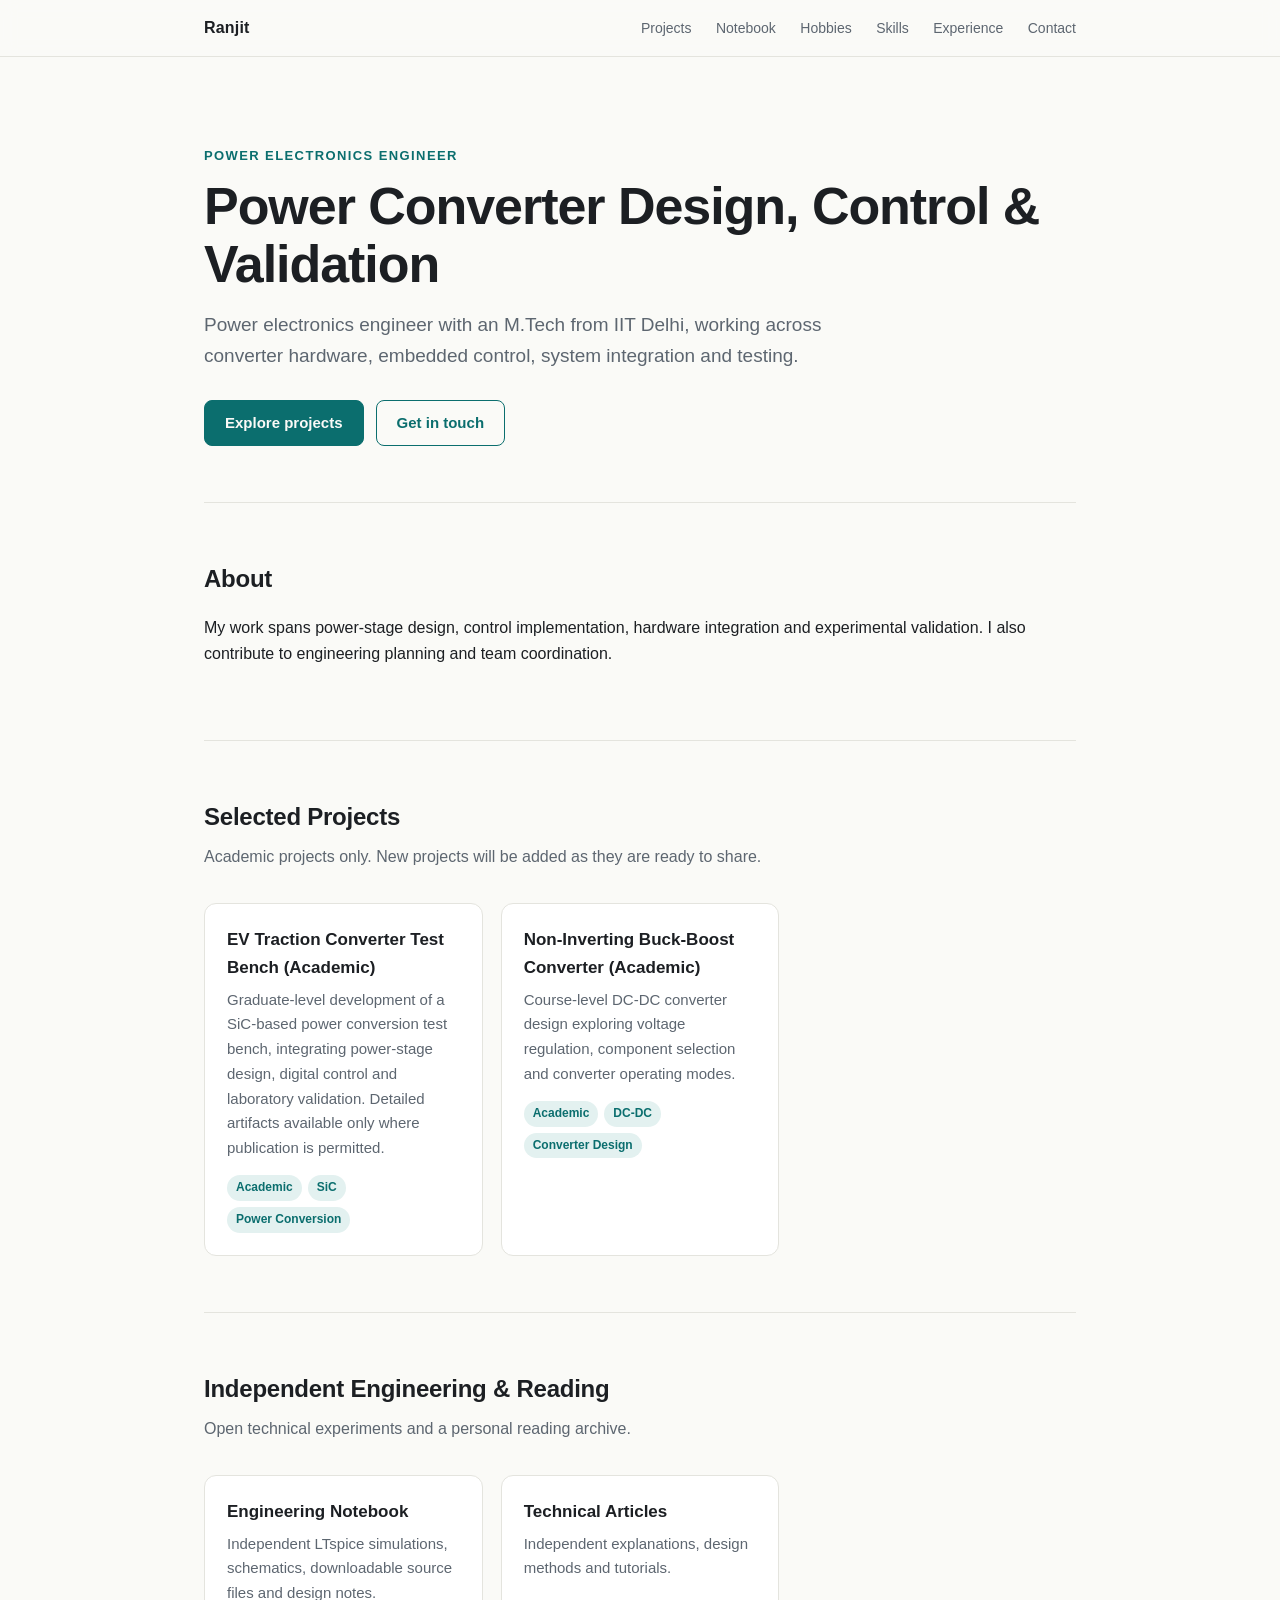
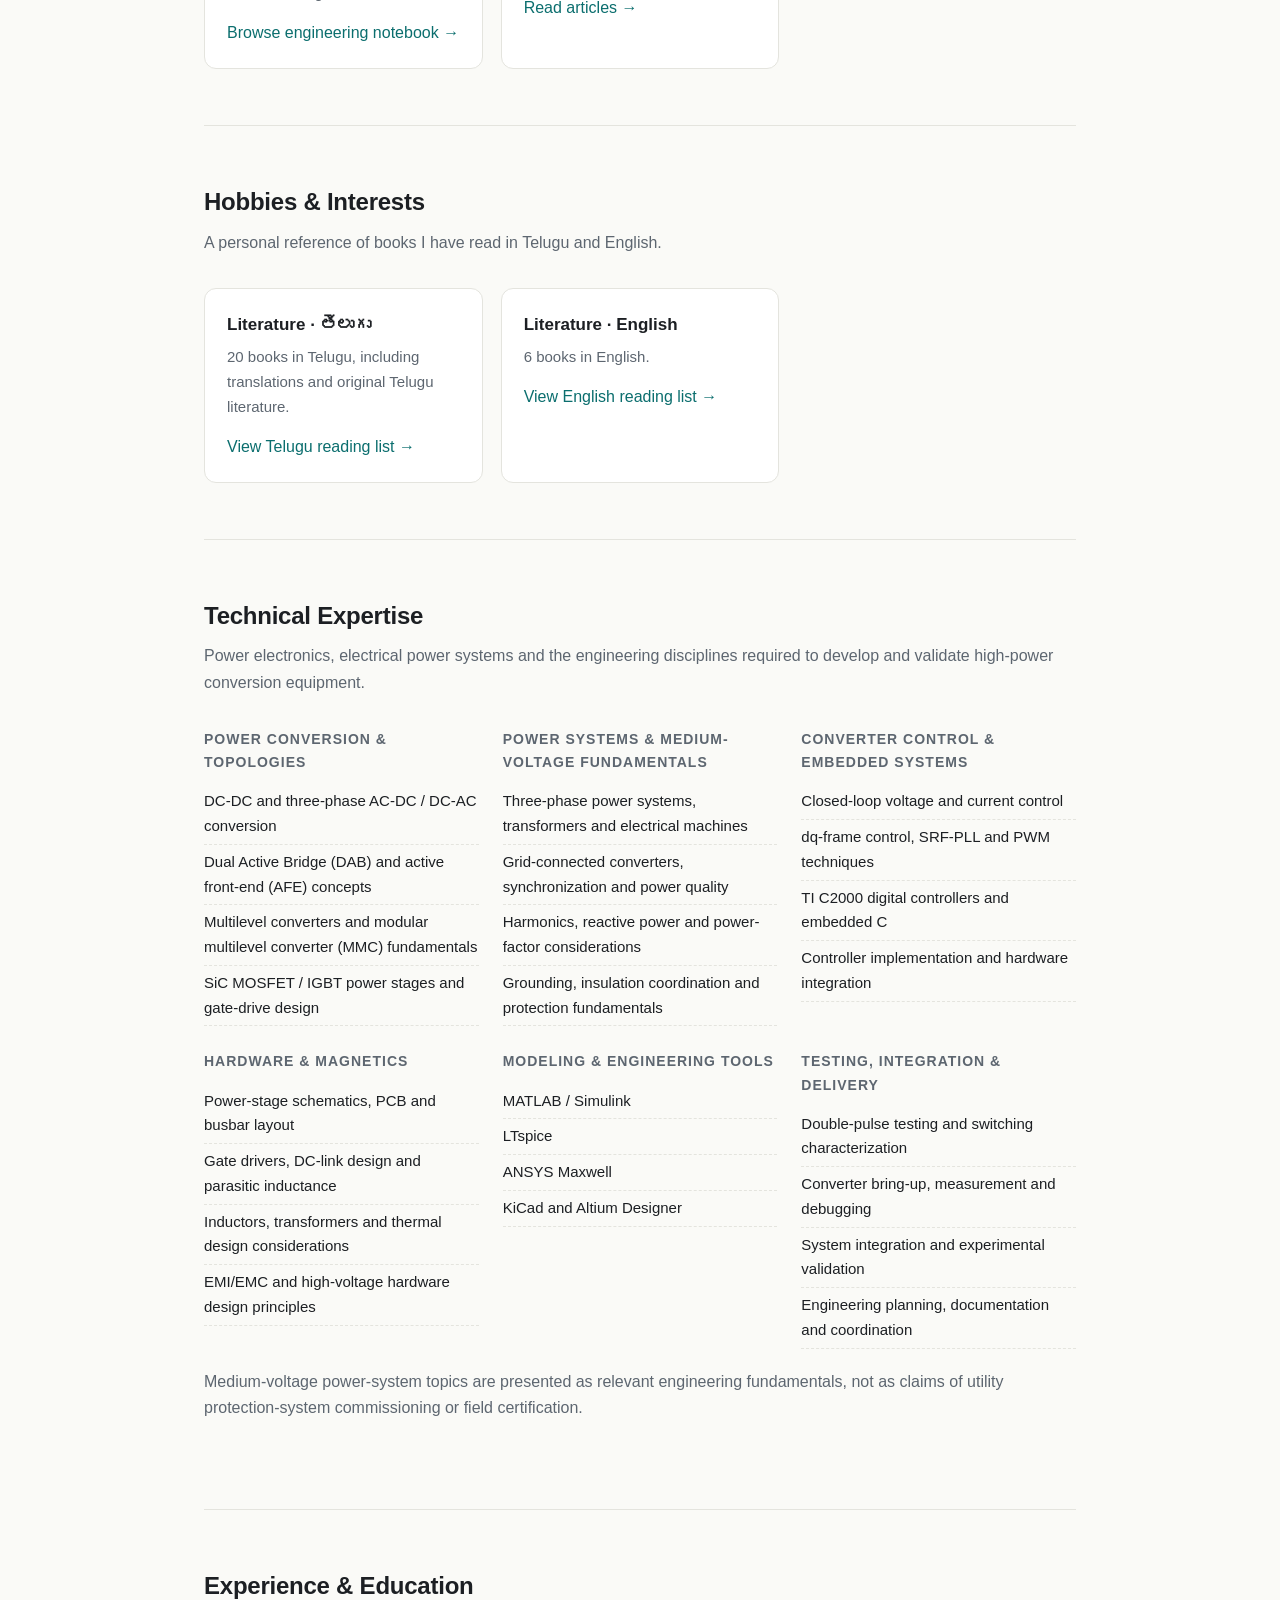
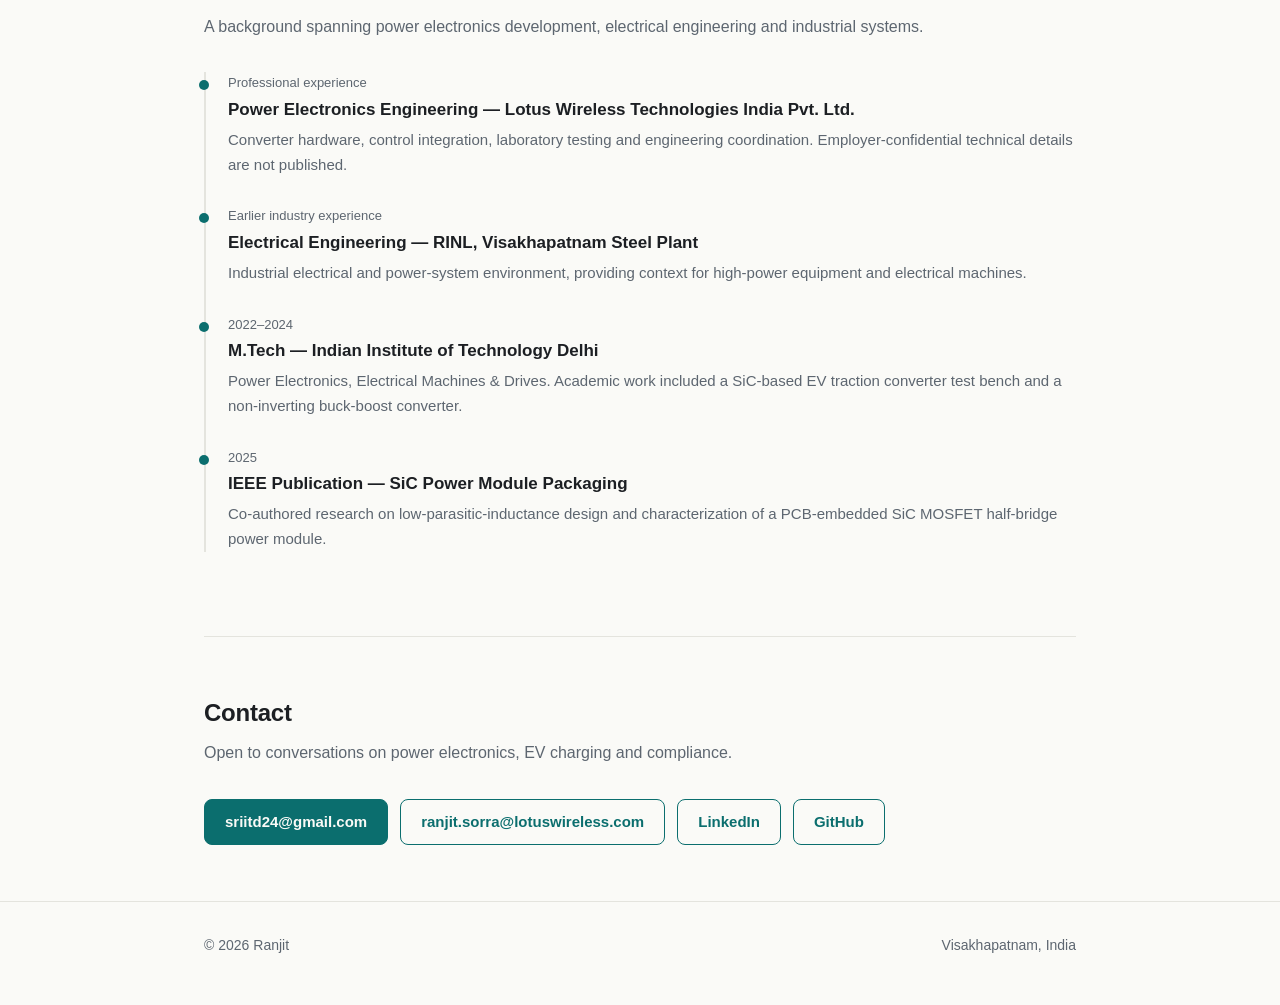
==== commit 1ed815b8: "Add LinkedIn and reorganize skills for MV power electronics" ====
--- a/index.html
+++ b/index.html
@@ -158,57 +158,72 @@
     <section id="hobbies"><h2>Hobbies &amp; Interests</h2><p class="sub">A personal reference of books I have read in Telugu and English.</p><div class="grid"><article class="card"><h3>Literature · తెలుగు</h3><p>20 books in Telugu, including translations and original Telugu literature.</p><a href="/books/telugu/">View Telugu reading list →</a></article><article class="card"><h3>Literature · English</h3><p>6 books in English.</p><a href="/books/english/">View English reading list →</a></article></div></section>
 
     <section id="skills">
-      <h2>Skills</h2>
-      <p class="sub">Core technical areas.</p>
+      <h2>Technical Expertise</h2>
+      <p class="sub">Power electronics, electrical power systems and the engineering disciplines required to develop and validate high-power conversion equipment.</p>
       <div class="skills">
-        <div>
-          <h3>Power Electronics</h3>
-          <ul>
-            <li>DC-DC, AC-DC, DAB, AFE topologies</li>
-            <li>SiC / IGBT gate drive and layout</li>
-            <li>Magnetics and HV insulation</li>
-            <li>EMI/EMC design and compliance</li>
-          </ul>
-        </div>
-        <div>
-          <h3>Embedded &amp; Control</h3>
-          <ul>
-            <li>TI C2000, ARM Cortex-M</li>
-            <li>Digital control loops</li>
-            <li>CAN, ISO 15118, OCPP</li>
-            <li>Firmware reverse engineering</li>
-          </ul>
-        </div>
-        <div>
-          <h3>Systems &amp; Leadership</h3>
-          <ul>
-            <li>Control and power wiring</li>
-            <li>Test planning and bring-up</li>
-            <li>Project planning, BOM, manpower</li>
-            <li>Team management (6 engineers)</li>
-          </ul>
-        </div>
-      </div>
+        <div><h3>Power Conversion &amp; Topologies</h3><ul>
+          <li>DC-DC and three-phase AC-DC / DC-AC conversion</li>
+          <li>Dual Active Bridge (DAB) and active front-end (AFE) concepts</li>
+          <li>Multilevel converters and modular multilevel converter (MMC) fundamentals</li>
+          <li>SiC MOSFET / IGBT power stages and gate-drive design</li>
+        </ul></div>
+        <div><h3>Power Systems &amp; Medium-Voltage Fundamentals</h3><ul>
+          <li>Three-phase power systems, transformers and electrical machines</li>
+          <li>Grid-connected converters, synchronization and power quality</li>
+          <li>Harmonics, reactive power and power-factor considerations</li>
+          <li>Grounding, insulation coordination and protection fundamentals</li>
+        </ul></div>
+        <div><h3>Converter Control &amp; Embedded Systems</h3><ul>
+          <li>Closed-loop voltage and current control</li>
+          <li>dq-frame control, SRF-PLL and PWM techniques</li>
+          <li>TI C2000 digital controllers and embedded C</li>
+          <li>Controller implementation and hardware integration</li>
+        </ul></div>
+        <div><h3>Hardware &amp; Magnetics</h3><ul>
+          <li>Power-stage schematics, PCB and busbar layout</li>
+          <li>Gate drivers, DC-link design and parasitic inductance</li>
+          <li>Inductors, transformers and thermal design considerations</li>
+          <li>EMI/EMC and high-voltage hardware design principles</li>
+        </ul></div>
+        <div><h3>Modeling &amp; Engineering Tools</h3><ul>
+          <li>MATLAB / Simulink</li>
+          <li>LTspice</li>
+          <li>ANSYS Maxwell</li>
+          <li>KiCad and Altium Designer</li>
+        </ul></div>
+        <div><h3>Testing, Integration &amp; Delivery</h3><ul>
+          <li>Double-pulse testing and switching characterization</li>
+          <li>Converter bring-up, measurement and debugging</li>
+          <li>System integration and experimental validation</li>
+          <li>Engineering planning, documentation and coordination</li>
+        </ul></div>
+      </div>
+      <p class="sub" style="margin-top:20px">Medium-voltage power-system topics are presented as relevant engineering fundamentals, not as claims of utility protection-system commissioning or field certification.</p>
     </section>
 
     <section id="experience">
       <h2>Experience &amp; Education</h2>
-      <p class="sub">Replace the placeholders with your dates and employer.</p>
+      <p class="sub">A background spanning power electronics development, electrical engineering and industrial systems.</p>
       <div class="timeline">
         <div class="item">
-          <div class="when">YYYY - Present</div>
-          <h3>Lead, Power Electronics Lab</h3>
-          <p>Company name. Own hardware design and delivery of EV charging and converter products; manage a six-person team.</p>
-        </div>
-        <div class="item">
-          <div class="when">YYYY - YYYY</div>
-          <h3>Senior Engineer, Hardware Design</h3>
-          <p>Company name. Power stage and control hardware design, wiring, testing and compliance.</p>
-        </div>
-        <div class="item">
-          <div class="when">2022 - 2024</div>
-          <h3>M.Tech, IIT Delhi</h3>
-          <p>Specialization / thesis topic.</p>
+          <div class="when">Professional experience</div>
+          <h3>Power Electronics Engineering — Lotus Wireless Technologies India Pvt. Ltd.</h3>
+          <p>Converter hardware, control integration, laboratory testing and engineering coordination. Employer-confidential technical details are not published.</p>
+        </div>
+        <div class="item">
+          <div class="when">Earlier industry experience</div>
+          <h3>Electrical Engineering — RINL, Visakhapatnam Steel Plant</h3>
+          <p>Industrial electrical and power-system environment, providing context for high-power equipment and electrical machines.</p>
+        </div>
+        <div class="item">
+          <div class="when">2022–2024</div>
+          <h3>M.Tech — Indian Institute of Technology Delhi</h3>
+          <p>Power Electronics, Electrical Machines &amp; Drives. Academic work included a SiC-based EV traction converter test bench and a non-inverting buck-boost converter.</p>
+        </div>
+        <div class="item">
+          <div class="when">2025</div>
+          <h3>IEEE Publication — SiC Power Module Packaging</h3>
+          <p>Co-authored research on low-parasitic-inductance design and characterization of a PCB-embedded SiC MOSFET half-bridge power module.</p>
         </div>
       </div>
     </section>
@@ -219,6 +234,7 @@
       <div class="btns">
         <a class="btn primary" href="mailto:sriitd24@gmail.com">sriitd24@gmail.com</a>
         <a class="btn ghost" href="mailto:ranjit.sorra@lotuswireless.com">ranjit.sorra@lotuswireless.com</a>
+        <a class="btn ghost" href="https://www.linkedin.com/in/ranjitsorra/" target="_blank" rel="noopener">LinkedIn</a>
         <a class="btn ghost" href="https://github.com/ranjitsorra" target="_blank" rel="noopener">GitHub</a>
       </div>
     </section>
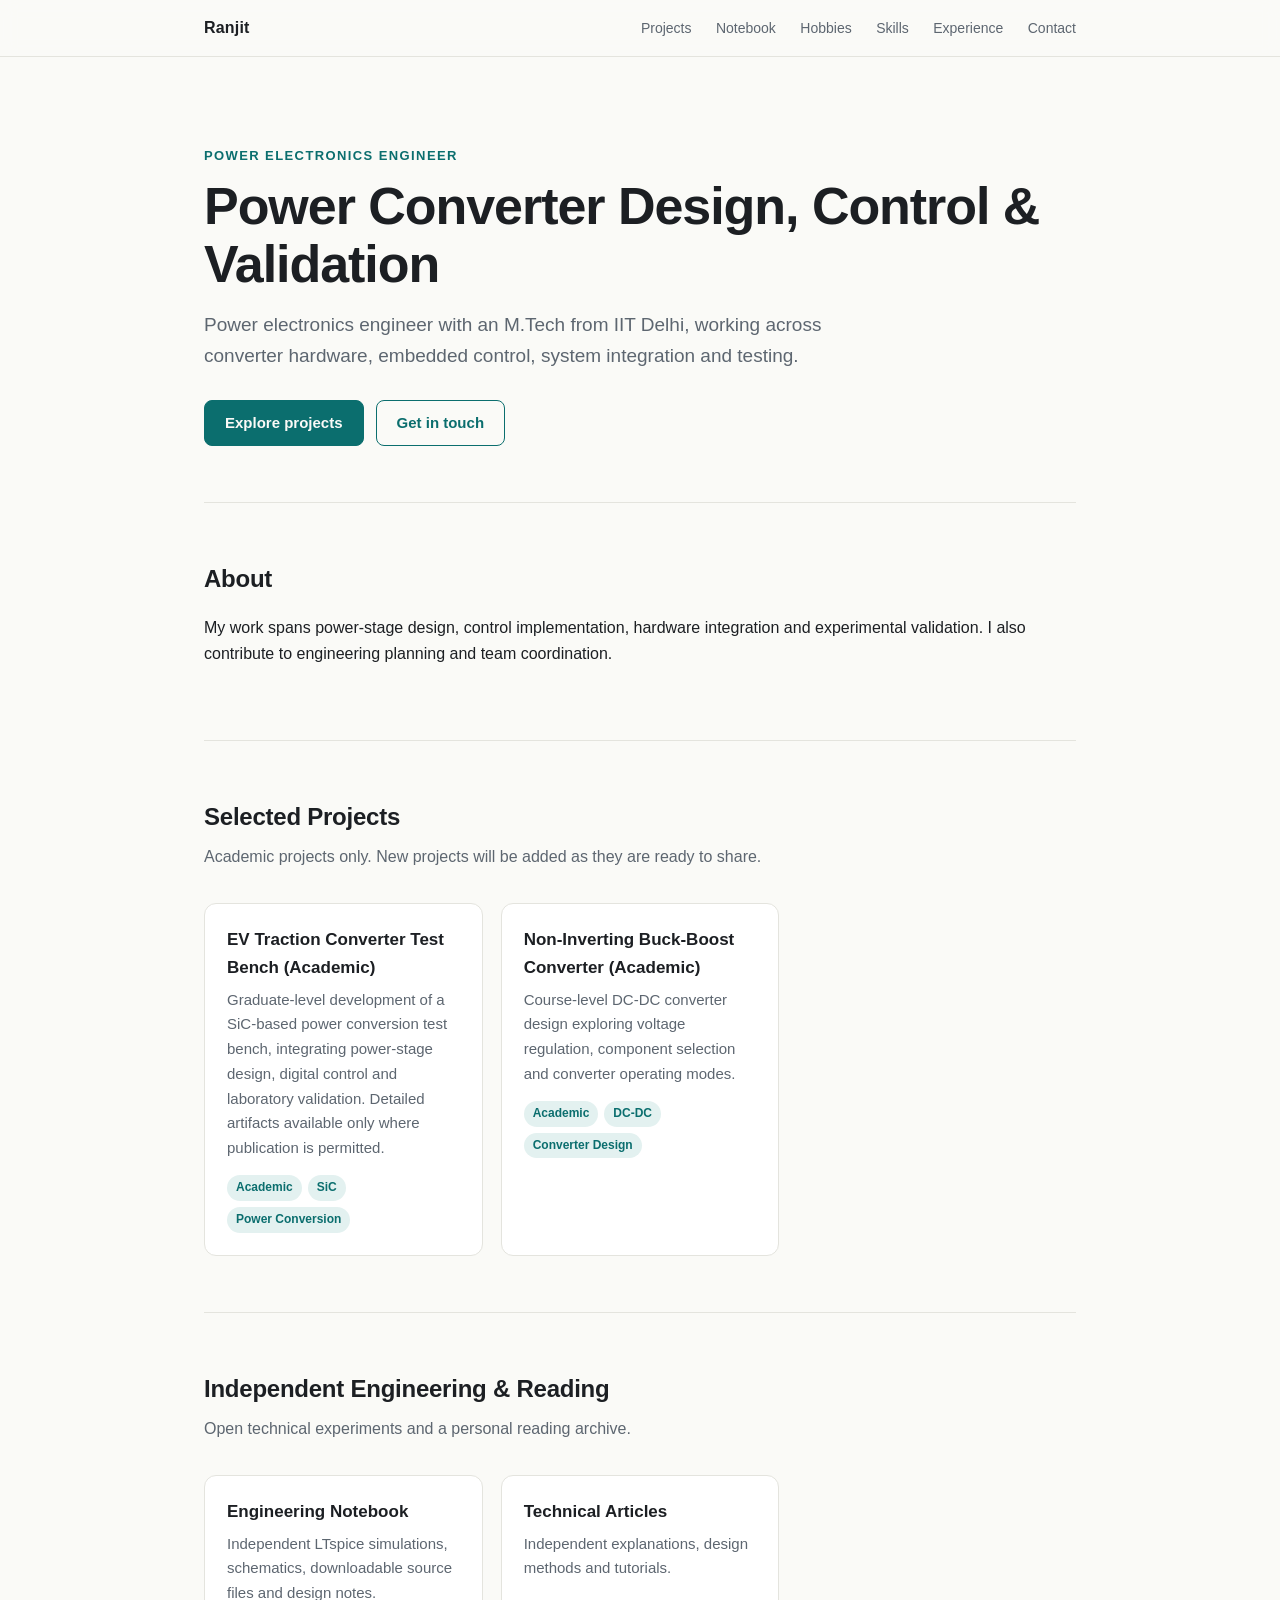
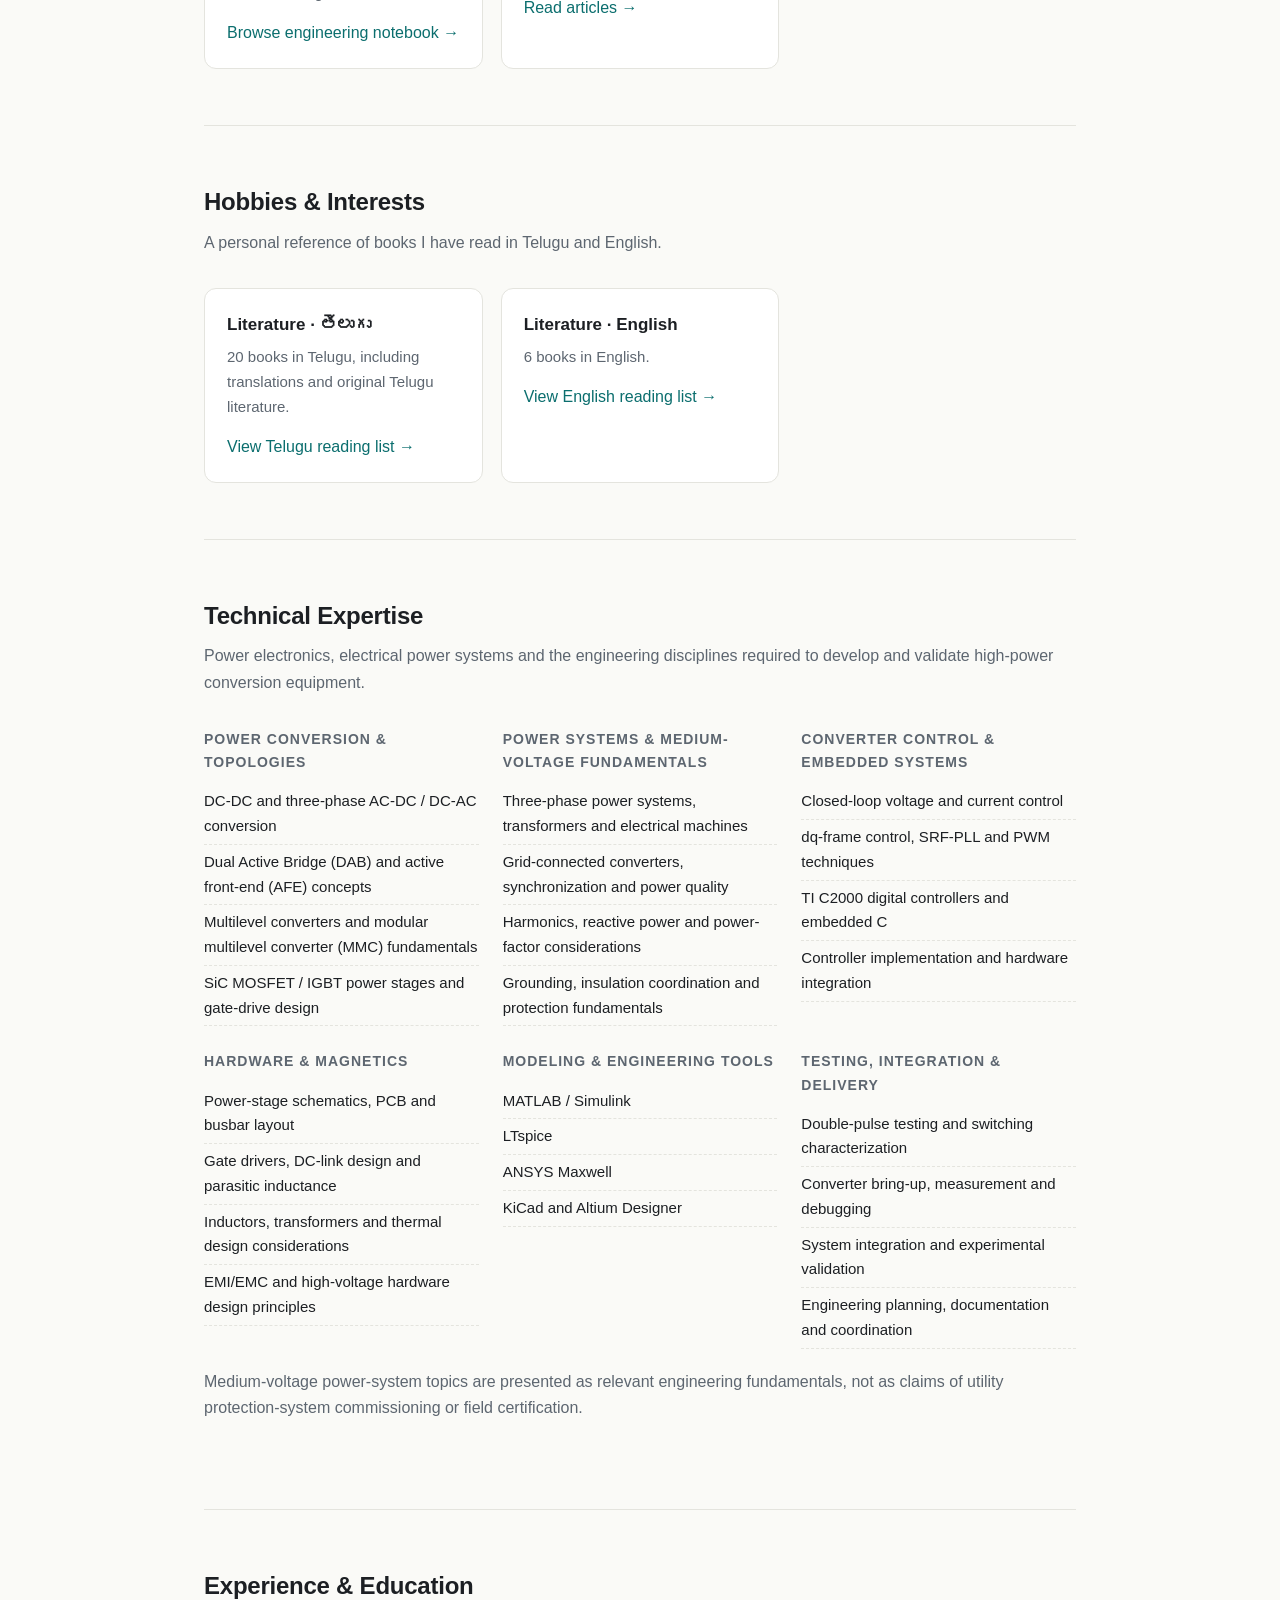
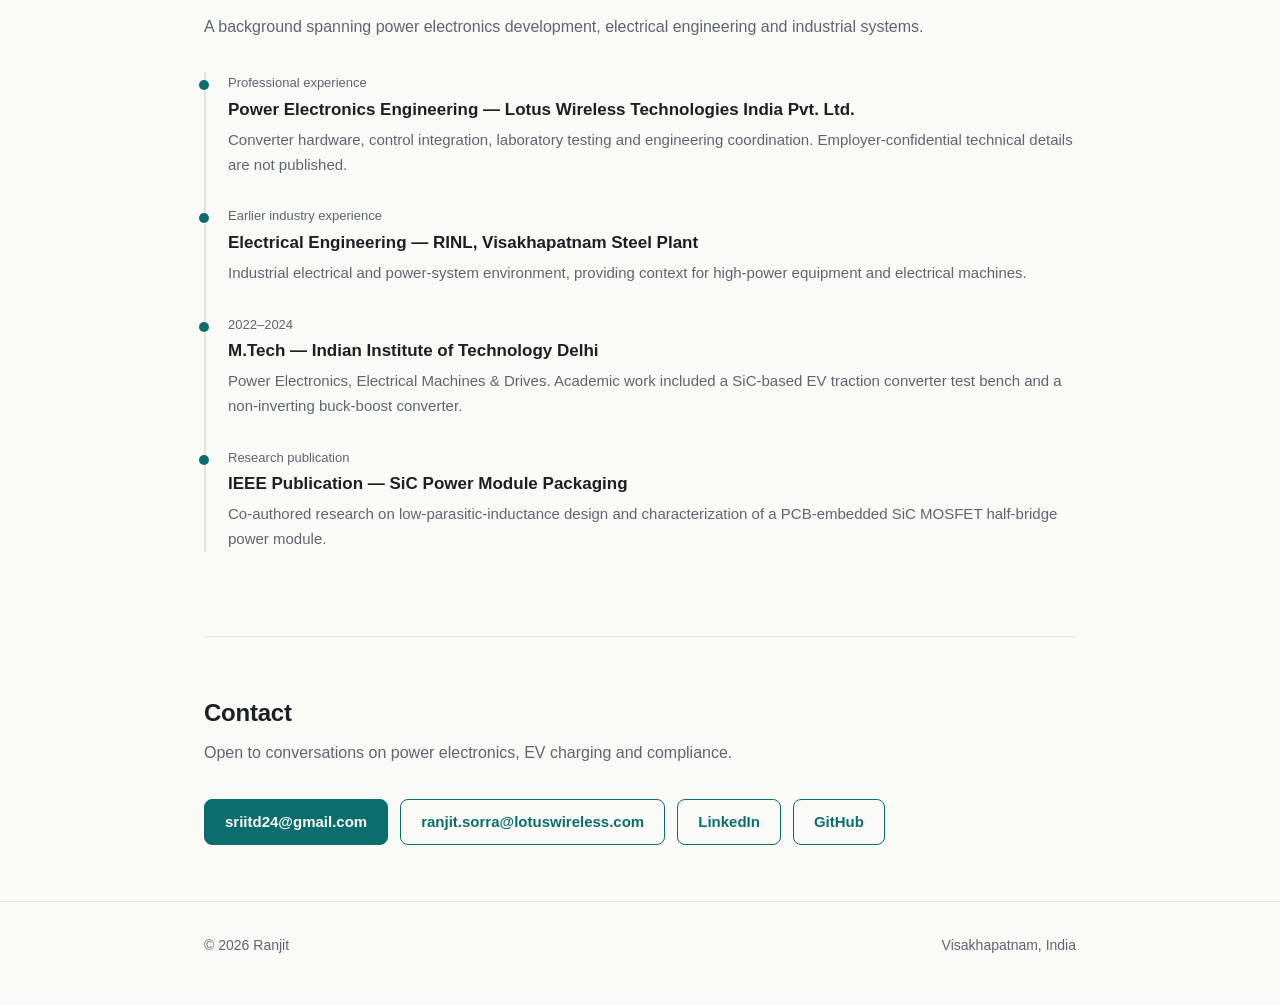
==== commit 9e4366be: "Avoid unverified publication year" ====
--- a/index.html
+++ b/index.html
@@ -221,7 +221,7 @@
           <p>Power Electronics, Electrical Machines &amp; Drives. Academic work included a SiC-based EV traction converter test bench and a non-inverting buck-boost converter.</p>
         </div>
         <div class="item">
-          <div class="when">2025</div>
+          <div class="when">Research publication</div>
           <h3>IEEE Publication — SiC Power Module Packaging</h3>
           <p>Co-authored research on low-parasitic-inductance design and characterization of a PCB-embedded SiC MOSFET half-bridge power module.</p>
         </div>
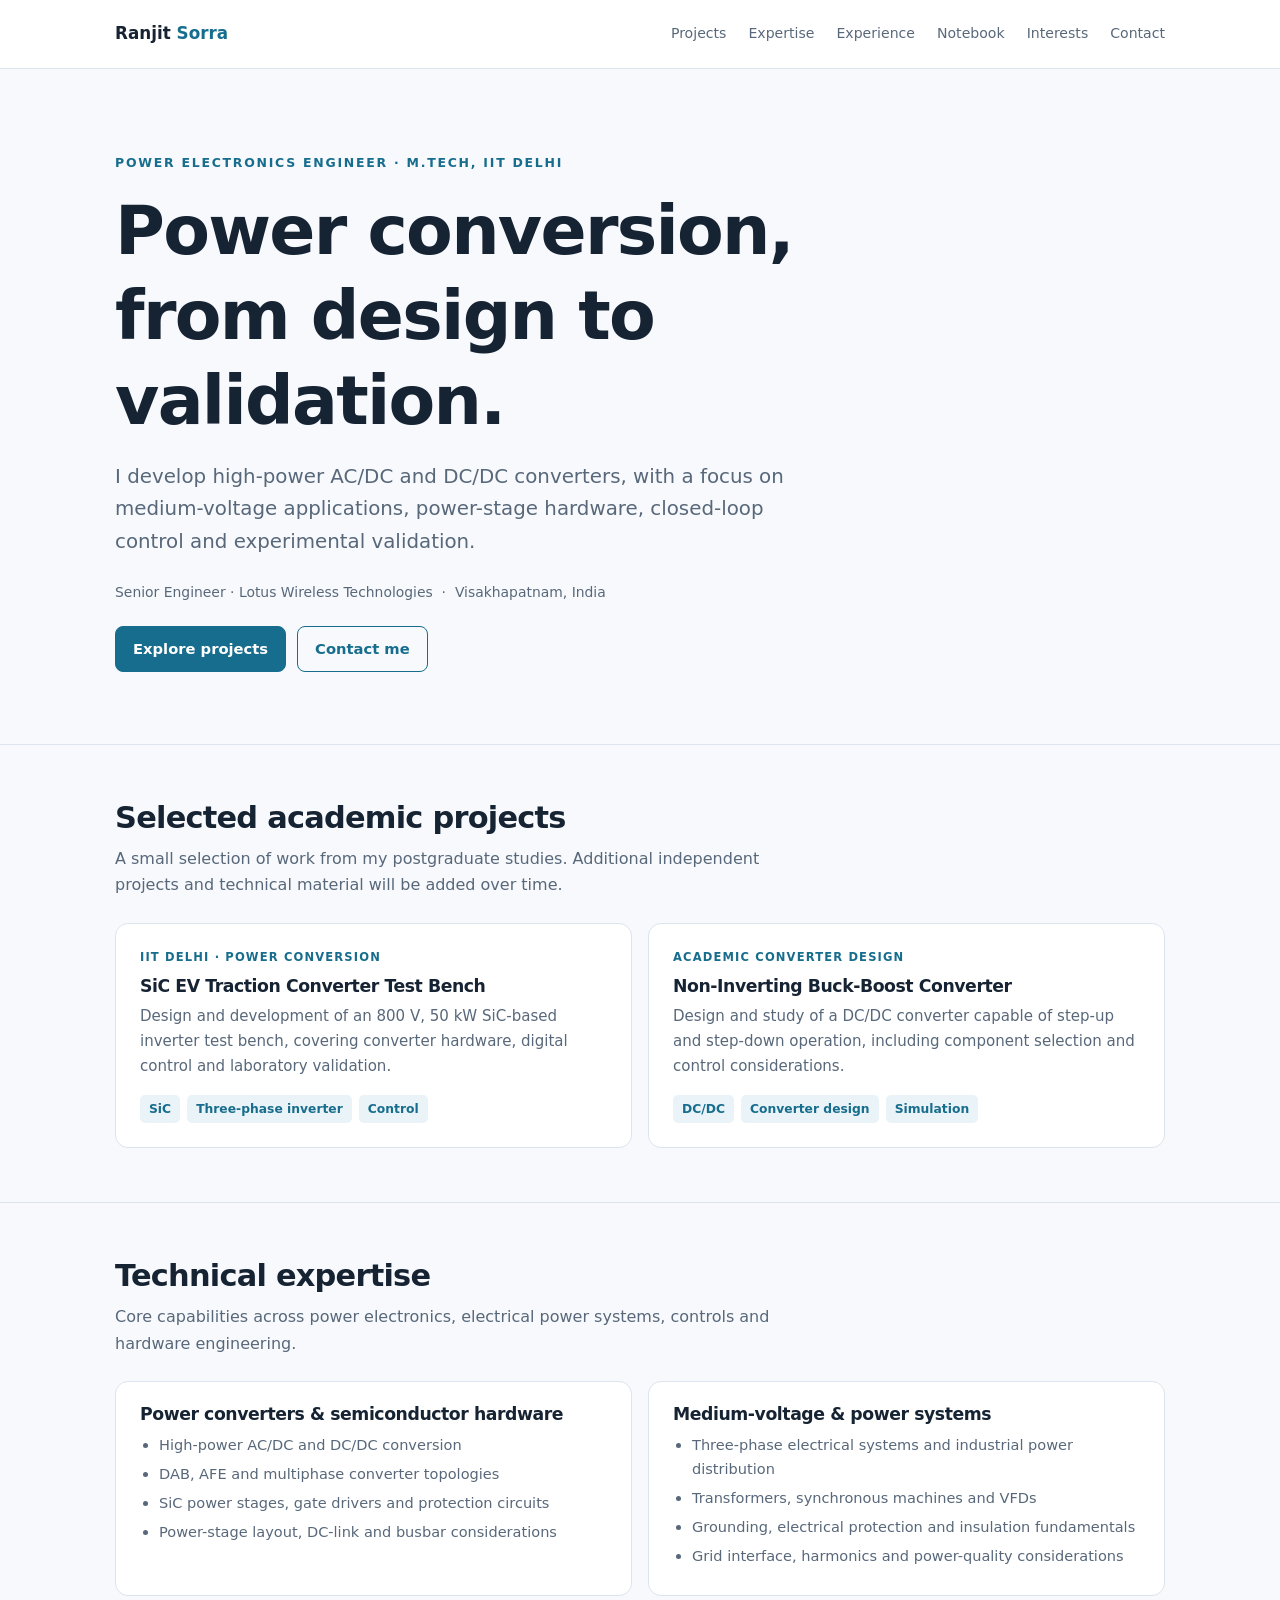
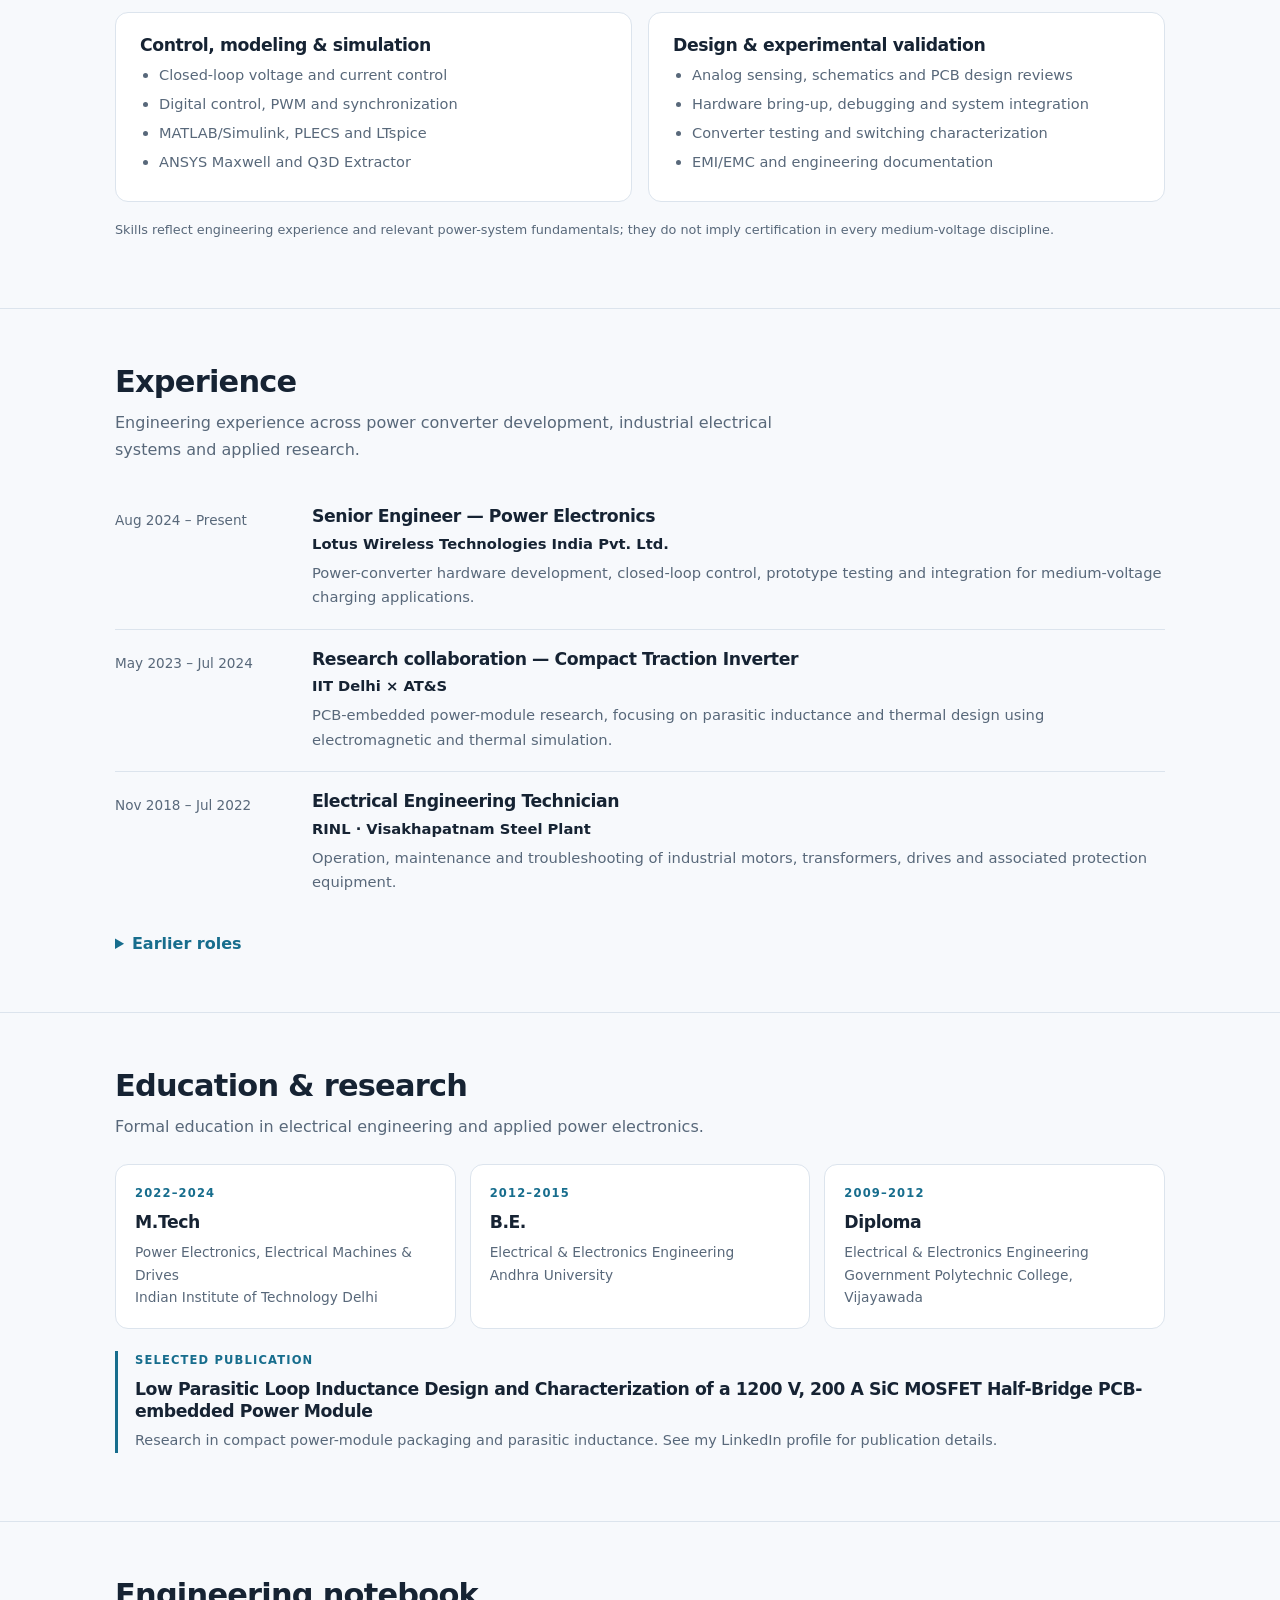
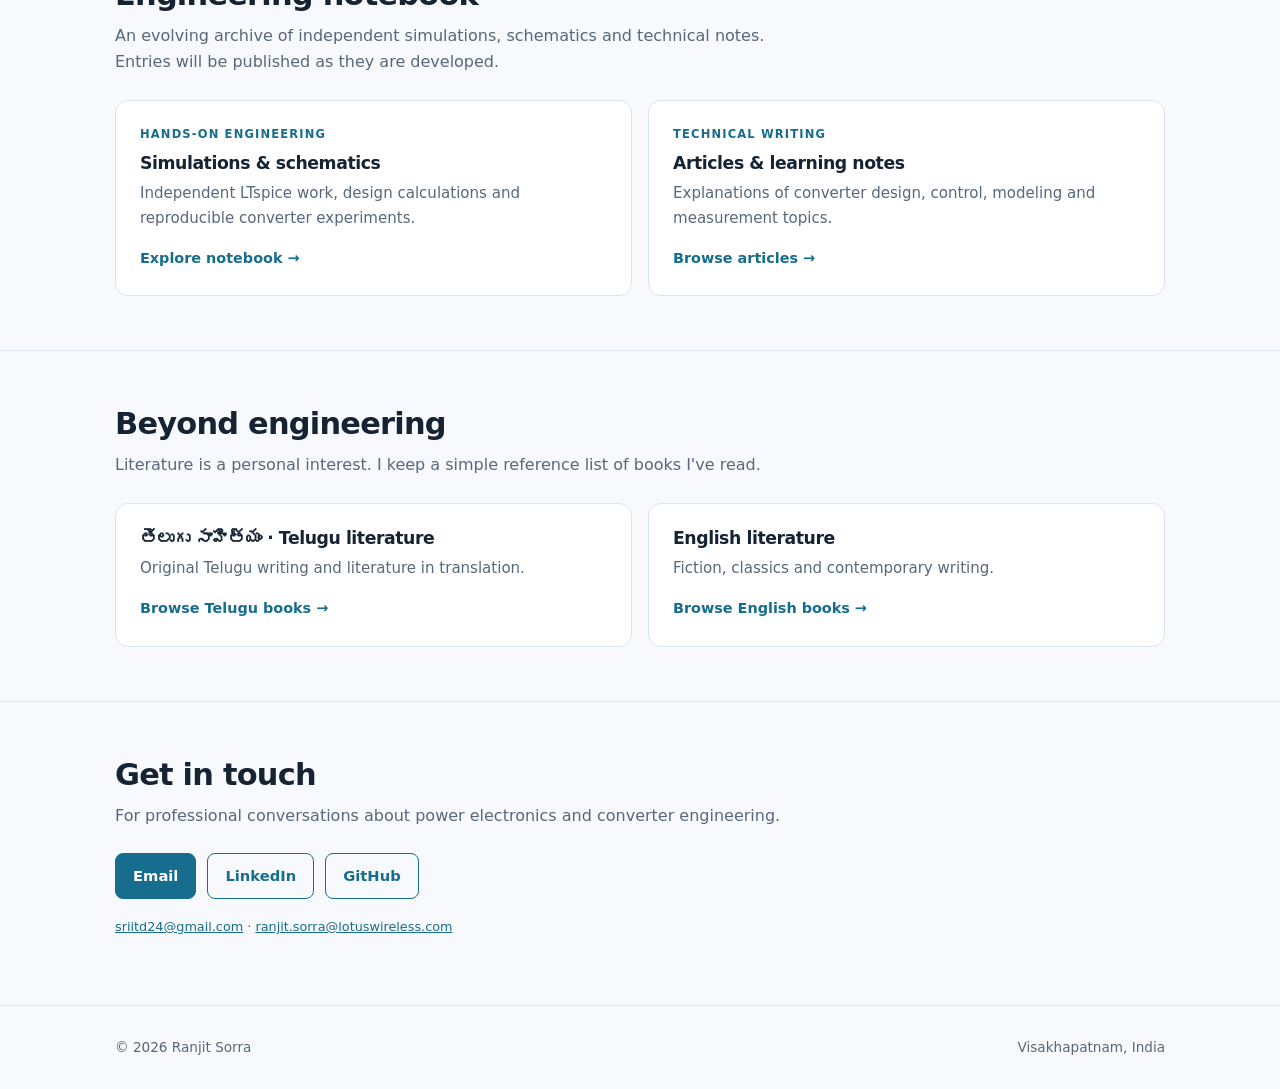
==== commit 2cf3da7f: "Redesign responsive engineering portfolio homepage with verified career details" ====
--- a/index.html
+++ b/index.html
@@ -1,276 +1,95 @@
-<!DOCTYPE html>
+<!doctype html>
 <html lang="en">
 <head>
 <meta charset="utf-8">
-<meta name="viewport" content="width=device-width, initial-scale=1">
-<title>Ranjit | Power Electronics Engineer</title>
-<meta name="description" content="Portfolio of Ranjit Sorra: power converter design, embedded control and validation.">
+<meta name="viewport" content="width=device-width,initial-scale=1">
+<meta name="theme-color" content="#f7f9fc">
+<meta name="description" content="Ranjit Sorra — power electronics engineer focused on medium-voltage conversion, converter hardware, control and validation.">
+<title>Ranjit Sorra | Power Electronics Engineer</title>
 <style>
-  :root {
-    --bg: #fafaf7;
-    --surface: #ffffff;
-    --text: #1c1f23;
-    --muted: #5d6670;
-    --line: #e4e4de;
-    --accent: #0b6e6e;
-    --accent-soft: #e3f1f0;
-  }
-  @media (prefers-color-scheme: dark) {
-    :root {
-      --bg: #0f1214;
-      --surface: #171b1e;
-      --text: #e8eaec;
-      --muted: #97a1aa;
-      --line: #262c31;
-      --accent: #4fd1c5;
-      --accent-soft: #13302e;
-    }
-  }
-  * { box-sizing: border-box; }
-  html { scroll-behavior: smooth; }
-  body {
-    margin: 0;
-    background: var(--bg);
-    color: var(--text);
-    font: 16px/1.65 -apple-system, BlinkMacSystemFont, "Segoe UI", Roboto, Helvetica, Arial, sans-serif;
-    -webkit-font-smoothing: antialiased;
-  }
-  a { color: var(--accent); text-decoration: none; }
-  a:hover { text-decoration: underline; }
-  .wrap { max-width: 920px; margin: 0 auto; padding: 0 24px; }
-
-  header.nav {
-    position: sticky; top: 0; z-index: 10;
-    background: color-mix(in srgb, var(--bg) 88%, transparent);
-    backdrop-filter: blur(8px);
-    border-bottom: 1px solid var(--line);
-  }
-  .nav .wrap { display: flex; justify-content: space-between; align-items: center; height: 56px; }
-  .brand { font-weight: 700; letter-spacing: .2px; color: var(--text); }
-  .nav nav a { margin-left: 20px; color: var(--muted); font-size: 14px; }
-  .nav nav a:hover { color: var(--accent); text-decoration: none; }
-
-  .hero { padding: 88px 0 56px; }
-  .eyebrow { color: var(--accent); font-size: 13px; font-weight: 600; letter-spacing: 1.4px; text-transform: uppercase; }
-  h1 { font-size: clamp(34px, 6vw, 52px); line-height: 1.1; margin: 12px 0 16px; letter-spacing: -.02em; }
-  .lead { font-size: 19px; color: var(--muted); max-width: 640px; margin: 0 0 28px; }
-  .btns { display: flex; flex-wrap: wrap; gap: 12px; }
-  .btn {
-    display: inline-block; padding: 10px 20px; border-radius: 8px;
-    border: 1px solid var(--accent); font-size: 15px; font-weight: 600;
-  }
-  .btn.primary { background: var(--accent); color: var(--bg); }
-  .btn.primary:hover { opacity: .9; text-decoration: none; }
-  .btn.ghost { color: var(--accent); }
-  .btn.ghost:hover { background: var(--accent-soft); text-decoration: none; }
-
-  section { padding: 56px 0; border-top: 1px solid var(--line); }
-  h2 { font-size: 24px; margin: 0 0 8px; letter-spacing: -.01em; }
-  .sub { color: var(--muted); margin: 0 0 32px; }
-
-  .stats { display: grid; grid-template-columns: repeat(auto-fit, minmax(160px, 1fr)); gap: 16px; margin-top: 8px; }
-  .stat { background: var(--surface); border: 1px solid var(--line); border-radius: 12px; padding: 18px; }
-  .stat b { display: block; font-size: 22px; color: var(--accent); }
-  .stat span { font-size: 14px; color: var(--muted); }
-
-  .grid { display: grid; grid-template-columns: repeat(auto-fill, minmax(270px, 1fr)); gap: 18px; }
-  .card {
-    background: var(--surface); border: 1px solid var(--line); border-radius: 12px;
-    padding: 22px; transition: transform .15s, border-color .15s;
-  }
-  .card:hover { transform: translateY(-2px); border-color: var(--accent); }
-  .card h3 { margin: 0 0 6px; font-size: 17px; }
-  .card p { margin: 0 0 14px; color: var(--muted); font-size: 15px; }
-  .tags { display: flex; flex-wrap: wrap; gap: 6px; }
-  .tag { background: var(--accent-soft); color: var(--accent); font-size: 12px; padding: 3px 9px; border-radius: 999px; font-weight: 600; }
-
-  .skills { display: grid; grid-template-columns: repeat(auto-fit, minmax(240px, 1fr)); gap: 24px; }
-  .skills h3 { font-size: 14px; text-transform: uppercase; letter-spacing: 1px; color: var(--muted); margin: 0 0 10px; }
-  .skills ul { list-style: none; padding: 0; margin: 0; }
-  .skills li { padding: 5px 0; border-bottom: 1px dashed var(--line); font-size: 15px; }
-
-  .timeline { border-left: 2px solid var(--line); padding-left: 22px; }
-  .item { position: relative; margin-bottom: 28px; }
-  .item::before {
-    content: ""; position: absolute; left: -29px; top: 8px;
-    width: 10px; height: 10px; border-radius: 50%; background: var(--accent);
-  }
-  .item .when { font-size: 13px; color: var(--muted); }
-  .item h3 { margin: 2px 0 4px; font-size: 17px; }
-  .item p { margin: 0; color: var(--muted); font-size: 15px; }
-
-
-  .files { margin: 14px 0 0; padding: 12px 0 0; border-top: 1px dashed var(--line); display: flex; flex-direction: column; gap: 6px; }
-  .files a { font-size: 14px; display: flex; align-items: center; gap: 8px; }
-  .files a::before { content: "\2197"; color: var(--muted); }
-
-  footer { border-top: 1px solid var(--line); padding: 32px 0 48px; color: var(--muted); font-size: 14px; }
-  footer .row { display: flex; flex-wrap: wrap; gap: 20px; justify-content: space-between; }
-
-  @media (max-width: 560px) {
-    .nav nav a:not(:last-child) { display: none; }
-    .hero { padding: 56px 0 40px; }
-  }
+:root{color-scheme:light dark;--bg:#f7f9fc;--paper:#fff;--ink:#162333;--muted:#58687a;--line:#dce4ed;--blue:#176d8d;--soft:#eaf3f7;--max:1050px}
+@media(prefers-color-scheme:dark){:root{--bg:#101820;--paper:#17232d;--ink:#eaf0f4;--muted:#aabac6;--line:#324350;--blue:#7fd2ee;--soft:#203642}}
+*{box-sizing:border-box}html{scroll-behavior:smooth}body{margin:0;font:16px/1.65 system-ui,-apple-system,"Segoe UI",sans-serif;background:var(--bg);color:var(--ink)}a{color:var(--blue)}a:focus-visible,summary:focus-visible{outline:3px solid var(--blue);outline-offset:3px}h1,h2,h3,p{margin-top:0}h1,h2,h3{line-height:1.25;letter-spacing:-.025em}h1{font-size:clamp(2.35rem,5.5vw,4.25rem);max-width:850px;margin:14px 0 18px}h2{font-size:clamp(1.45rem,3vw,1.9rem);margin-bottom:9px}h3{font-size:1.08rem;margin-bottom:7px}p{margin-bottom:14px}.container{width:min(calc(100% - 40px),var(--max));margin-inline:auto}.muted,.section-intro{color:var(--muted)}.section-intro{max-width:680px;margin-bottom:24px}
+.site-header{background:var(--paper);border-bottom:1px solid var(--line);position:sticky;top:0;z-index:10}.header-inner{display:flex;align-items:center;justify-content:space-between;gap:20px;min-height:68px}.brand{text-decoration:none;color:var(--ink);font-weight:750;white-space:nowrap;font-size:1.05rem}.brand span{color:var(--blue)}.nav{display:flex;align-items:center;gap:22px}.nav a{font-size:.88rem;text-decoration:none;color:var(--muted);white-space:nowrap}.nav a:hover{color:var(--blue)}
+.hero{padding:84px 0 72px}.eyebrow{font-size:.78rem;letter-spacing:.14em;text-transform:uppercase;color:var(--blue);font-weight:750}.hero-lead{font-size:clamp(1.05rem,2.1vw,1.24rem);color:var(--muted);max-width:710px}.hero-meta{font-size:.87rem;color:var(--muted);margin:22px 0}.actions{display:flex;gap:11px;flex-wrap:wrap}.button{border:1px solid var(--blue);border-radius:8px;padding:10px 17px;text-decoration:none;font-weight:650;font-size:.92rem;display:inline-flex;align-items:center}.button.primary{background:var(--blue);color:#fff}.button.secondary{color:var(--blue)}.button:hover{opacity:.85}
+.section{padding:54px 0;border-top:1px solid var(--line);scroll-margin-top:85px}.grid{display:grid;grid-template-columns:repeat(2,minmax(0,1fr));gap:16px}.panel{background:var(--paper);border:1px solid var(--line);border-radius:13px;padding:24px;min-width:0}.panel p{color:var(--muted);font-size:.94rem}.kicker{color:var(--blue);text-transform:uppercase;letter-spacing:.1em;font-size:.72rem;font-weight:750;margin-bottom:9px}.link-arrow{font-weight:650;text-decoration:none;font-size:.9rem}.link-arrow:hover{text-decoration:underline}.chips{display:flex;flex-wrap:wrap;gap:7px;margin-top:16px}.chip{border-radius:5px;background:var(--soft);padding:4px 9px;color:var(--blue);font-size:.77rem;font-weight:600}
+.skills-grid{display:grid;grid-template-columns:repeat(2,minmax(0,1fr));gap:16px}.skill-panel{padding:22px 24px}.skill-panel ul{margin:0;padding-left:19px;color:var(--muted);font-size:.91rem}.skill-panel li{margin:5px 0}.small-note{font-size:.8rem;color:var(--muted);margin-top:17px}
+.timeline{display:grid;gap:0}.role{display:grid;grid-template-columns:175px 1fr;gap:22px;padding:19px 0;border-bottom:1px solid var(--line)}.role:last-child{border-bottom:0}.when{color:var(--muted);font-size:.85rem;padding-top:3px}.role h3{margin:0 0 4px}.role p{font-size:.92rem;color:var(--muted);margin:0}.role .company{font-weight:600;color:var(--ink);margin-bottom:5px}
+.education{display:grid;grid-template-columns:repeat(3,minmax(0,1fr));gap:14px}.education .panel{padding:19px}.education .panel p{font-size:.86rem;margin:0}.publication{border-left:3px solid var(--blue);padding-left:17px;margin-top:22px}.publication p{color:var(--muted);font-size:.9rem}
+footer{padding:30px 0;color:var(--muted);font-size:.85rem;border-top:1px solid var(--line)}.footer-inner{display:flex;justify-content:space-between;gap:15px;flex-wrap:wrap}
+@media(max-width:760px){.header-inner{display:block;padding-top:12px;padding-bottom:8px}.brand{display:block;margin-bottom:7px}.nav{gap:19px;overflow-x:auto;padding-bottom:8px;scrollbar-width:thin}.nav a{font-size:.84rem}.hero{padding:54px 0 48px}.section{padding:39px 0}.role{grid-template-columns:1fr;gap:4px}.education{grid-template-columns:1fr}.panel{padding:19px}.skills-grid{gap:12px}}
+@media(max-width:540px){.container{width:min(calc(100% - 32px),var(--max))}.grid,.skills-grid{grid-template-columns:1fr}.hero{padding:43px 0}.hero-lead{font-size:1.04rem}.skill-panel{padding:18px}.section-intro{margin-bottom:18px}}
+@media(prefers-reduced-motion:reduce){html{scroll-behavior:auto}}
 </style>
 </head>
 <body>
-
-<header class="nav">
-  <div class="wrap">
-    <a class="brand" href="#top">Ranjit</a>
-    <nav>
-      <a href="#projects">Projects</a>
-      <a href="/engineering/">Notebook</a>
-      <a href="#hobbies">Hobbies</a>
-      <a href="#skills">Skills</a>
-      <a href="#experience">Experience</a>
-      <a href="#contact">Contact</a>
-    </nav>
-  </div>
-</header>
-
+<header class="site-header"><div class="container header-inner">
+<a class="brand" href="#top">Ranjit <span>Sorra</span></a>
+<nav class="nav" aria-label="Main navigation"><a href="#projects">Projects</a><a href="#expertise">Expertise</a><a href="#experience">Experience</a><a href="#notes">Notebook</a><a href="#interests">Interests</a><a href="#contact">Contact</a></nav>
+</div></header>
 <main id="top">
-  <div class="wrap">
-
-    <section class="hero" style="border-top:none">
-      <div class="eyebrow">Power Electronics Engineer</div>
-      <h1>Power Converter Design, Control &amp; Validation</h1>
-      <p class="lead">Power electronics engineer with an M.Tech from IIT Delhi, working across converter hardware, embedded control, system integration and testing.</p>
-      <div class="btns">
-        <a class="btn primary" href="#projects">Explore projects</a>
-        <a class="btn ghost" href="#contact">Get in touch</a>
-      </div>
-    </section>
-
-    <section id="about">
-      <h2>About</h2>
-      <p>My work spans power-stage design, control implementation, hardware integration and experimental validation. I also contribute to engineering planning and team coordination.</p>
-    </section>
-
-    <section id="projects">
-      <h2>Selected Projects</h2>
-      <p class="sub">Academic projects only. New projects will be added as they are ready to share.</p>
-      <div class="grid" id="project-grid"></div>
-    </section>
-
-    <section id="personal-work"><h2>Independent Engineering &amp; Reading</h2><p class="sub">Open technical experiments and a personal reading archive.</p><div class="grid"><article class="card"><h3>Engineering Notebook</h3><p>Independent LTspice simulations, schematics, downloadable source files and design notes.</p><a href="/engineering/">Browse engineering notebook →</a></article><article class="card"><h3>Technical Articles</h3><p>Independent explanations, design methods and tutorials.</p><a href="/articles/">Read articles →</a></article></div></section>
-
-    <section id="hobbies"><h2>Hobbies &amp; Interests</h2><p class="sub">A personal reference of books I have read in Telugu and English.</p><div class="grid"><article class="card"><h3>Literature · తెలుగు</h3><p>20 books in Telugu, including translations and original Telugu literature.</p><a href="/books/telugu/">View Telugu reading list →</a></article><article class="card"><h3>Literature · English</h3><p>6 books in English.</p><a href="/books/english/">View English reading list →</a></article></div></section>
-
-    <section id="skills">
-      <h2>Technical Expertise</h2>
-      <p class="sub">Power electronics, electrical power systems and the engineering disciplines required to develop and validate high-power conversion equipment.</p>
-      <div class="skills">
-        <div><h3>Power Conversion &amp; Topologies</h3><ul>
-          <li>DC-DC and three-phase AC-DC / DC-AC conversion</li>
-          <li>Dual Active Bridge (DAB) and active front-end (AFE) concepts</li>
-          <li>Multilevel converters and modular multilevel converter (MMC) fundamentals</li>
-          <li>SiC MOSFET / IGBT power stages and gate-drive design</li>
-        </ul></div>
-        <div><h3>Power Systems &amp; Medium-Voltage Fundamentals</h3><ul>
-          <li>Three-phase power systems, transformers and electrical machines</li>
-          <li>Grid-connected converters, synchronization and power quality</li>
-          <li>Harmonics, reactive power and power-factor considerations</li>
-          <li>Grounding, insulation coordination and protection fundamentals</li>
-        </ul></div>
-        <div><h3>Converter Control &amp; Embedded Systems</h3><ul>
-          <li>Closed-loop voltage and current control</li>
-          <li>dq-frame control, SRF-PLL and PWM techniques</li>
-          <li>TI C2000 digital controllers and embedded C</li>
-          <li>Controller implementation and hardware integration</li>
-        </ul></div>
-        <div><h3>Hardware &amp; Magnetics</h3><ul>
-          <li>Power-stage schematics, PCB and busbar layout</li>
-          <li>Gate drivers, DC-link design and parasitic inductance</li>
-          <li>Inductors, transformers and thermal design considerations</li>
-          <li>EMI/EMC and high-voltage hardware design principles</li>
-        </ul></div>
-        <div><h3>Modeling &amp; Engineering Tools</h3><ul>
-          <li>MATLAB / Simulink</li>
-          <li>LTspice</li>
-          <li>ANSYS Maxwell</li>
-          <li>KiCad and Altium Designer</li>
-        </ul></div>
-        <div><h3>Testing, Integration &amp; Delivery</h3><ul>
-          <li>Double-pulse testing and switching characterization</li>
-          <li>Converter bring-up, measurement and debugging</li>
-          <li>System integration and experimental validation</li>
-          <li>Engineering planning, documentation and coordination</li>
-        </ul></div>
-      </div>
-      <p class="sub" style="margin-top:20px">Medium-voltage power-system topics are presented as relevant engineering fundamentals, not as claims of utility protection-system commissioning or field certification.</p>
-    </section>
-
-    <section id="experience">
-      <h2>Experience &amp; Education</h2>
-      <p class="sub">A background spanning power electronics development, electrical engineering and industrial systems.</p>
-      <div class="timeline">
-        <div class="item">
-          <div class="when">Professional experience</div>
-          <h3>Power Electronics Engineering — Lotus Wireless Technologies India Pvt. Ltd.</h3>
-          <p>Converter hardware, control integration, laboratory testing and engineering coordination. Employer-confidential technical details are not published.</p>
-        </div>
-        <div class="item">
-          <div class="when">Earlier industry experience</div>
-          <h3>Electrical Engineering — RINL, Visakhapatnam Steel Plant</h3>
-          <p>Industrial electrical and power-system environment, providing context for high-power equipment and electrical machines.</p>
-        </div>
-        <div class="item">
-          <div class="when">2022–2024</div>
-          <h3>M.Tech — Indian Institute of Technology Delhi</h3>
-          <p>Power Electronics, Electrical Machines &amp; Drives. Academic work included a SiC-based EV traction converter test bench and a non-inverting buck-boost converter.</p>
-        </div>
-        <div class="item">
-          <div class="when">Research publication</div>
-          <h3>IEEE Publication — SiC Power Module Packaging</h3>
-          <p>Co-authored research on low-parasitic-inductance design and characterization of a PCB-embedded SiC MOSFET half-bridge power module.</p>
-        </div>
-      </div>
-    </section>
-
-    <section id="contact">
-      <h2>Contact</h2>
-      <p class="sub">Open to conversations on power electronics, EV charging and compliance.</p>
-      <div class="btns">
-        <a class="btn primary" href="mailto:sriitd24@gmail.com">sriitd24@gmail.com</a>
-        <a class="btn ghost" href="mailto:ranjit.sorra@lotuswireless.com">ranjit.sorra@lotuswireless.com</a>
-        <a class="btn ghost" href="https://www.linkedin.com/in/ranjitsorra/" target="_blank" rel="noopener">LinkedIn</a>
-        <a class="btn ghost" href="https://github.com/ranjitsorra" target="_blank" rel="noopener">GitHub</a>
-      </div>
-    </section>
-
-  </div>
+<section class="hero"><div class="container">
+<div class="eyebrow">Power Electronics Engineer · M.Tech, IIT Delhi</div>
+<h1>Power conversion, from design to validation.</h1>
+<p class="hero-lead">I develop high-power AC/DC and DC/DC converters, with a focus on medium-voltage applications, power-stage hardware, closed-loop control and experimental validation.</p>
+<p class="hero-meta">Senior Engineer · Lotus Wireless Technologies &nbsp;·&nbsp; Visakhapatnam, India</p>
+<div class="actions"><a class="button primary" href="#projects">Explore projects</a><a class="button secondary" href="#contact">Contact me</a></div>
+</div></section>
+<section id="projects" class="section"><div class="container">
+<h2>Selected academic projects</h2><p class="section-intro">A small selection of work from my postgraduate studies. Additional independent projects and technical material will be added over time.</p>
+<div class="grid">
+<article class="panel"><div class="kicker">IIT Delhi · Power conversion</div><h3>SiC EV Traction Converter Test Bench</h3><p>Design and development of an 800 V, 50 kW SiC-based inverter test bench, covering converter hardware, digital control and laboratory validation.</p><div class="chips"><span class="chip">SiC</span><span class="chip">Three-phase inverter</span><span class="chip">Control</span></div></article>
+<article class="panel"><div class="kicker">Academic converter design</div><h3>Non-Inverting Buck-Boost Converter</h3><p>Design and study of a DC/DC converter capable of step-up and step-down operation, including component selection and control considerations.</p><div class="chips"><span class="chip">DC/DC</span><span class="chip">Converter design</span><span class="chip">Simulation</span></div></article>
+</div></div></section>
+<section id="expertise" class="section"><div class="container">
+<h2>Technical expertise</h2><p class="section-intro">Core capabilities across power electronics, electrical power systems, controls and hardware engineering.</p>
+<div class="skills-grid">
+<div class="panel skill-panel"><h3>Power converters &amp; semiconductor hardware</h3><ul><li>High-power AC/DC and DC/DC conversion</li><li>DAB, AFE and multiphase converter topologies</li><li>SiC power stages, gate drivers and protection circuits</li><li>Power-stage layout, DC-link and busbar considerations</li></ul></div>
+<div class="panel skill-panel"><h3>Medium-voltage &amp; power systems</h3><ul><li>Three-phase electrical systems and industrial power distribution</li><li>Transformers, synchronous machines and VFDs</li><li>Grounding, electrical protection and insulation fundamentals</li><li>Grid interface, harmonics and power-quality considerations</li></ul></div>
+<div class="panel skill-panel"><h3>Control, modeling &amp; simulation</h3><ul><li>Closed-loop voltage and current control</li><li>Digital control, PWM and synchronization</li><li>MATLAB/Simulink, PLECS and LTspice</li><li>ANSYS Maxwell and Q3D Extractor</li></ul></div>
+<div class="panel skill-panel"><h3>Design &amp; experimental validation</h3><ul><li>Analog sensing, schematics and PCB design reviews</li><li>Hardware bring-up, debugging and system integration</li><li>Converter testing and switching characterization</li><li>EMI/EMC and engineering documentation</li></ul></div>
+</div><p class="small-note">Skills reflect engineering experience and relevant power-system fundamentals; they do not imply certification in every medium-voltage discipline.</p>
+</div></section>
+<section id="experience" class="section"><div class="container">
+<h2>Experience</h2><p class="section-intro">Engineering experience across power converter development, industrial electrical systems and applied research.</p>
+<div class="timeline">
+<div class="role"><div class="when">Aug 2024 – Present</div><div><h3>Senior Engineer — Power Electronics</h3><p class="company">Lotus Wireless Technologies India Pvt. Ltd.</p><p>Power-converter hardware development, closed-loop control, prototype testing and integration for medium-voltage charging applications.</p></div></div>
+<div class="role"><div class="when">May 2023 – Jul 2024</div><div><h3>Research collaboration — Compact Traction Inverter</h3><p class="company">IIT Delhi × AT&amp;S</p><p>PCB-embedded power-module research, focusing on parasitic inductance and thermal design using electromagnetic and thermal simulation.</p></div></div>
+<div class="role"><div class="when">Nov 2018 – Jul 2022</div><div><h3>Electrical Engineering Technician</h3><p class="company">RINL · Visakhapatnam Steel Plant</p><p>Operation, maintenance and troubleshooting of industrial motors, transformers, drives and associated protection equipment.</p></div></div>
+</div>
+<details style="margin-top:18px"><summary style="cursor:pointer;color:var(--blue);font-weight:650">Earlier roles</summary>
+<div class="timeline" style="margin-top:8px">
+<div class="role"><div class="when">Jan 2017 – Nov 2018</div><div><h3>Power Electronics Design Consultant</h3><p class="company">GPT</p><p>Converter prototypes, circuit design, simulation and hardware validation.</p></div></div>
+<div class="role"><div class="when">Jan – Dec 2016</div><div><h3>Assistant System Engineer</h3><p class="company">Tata Consultancy Services</p><p>Quality analysis for insurance projects.</p></div></div>
+<div class="role"><div class="when">Jul 2015 – Jan 2016</div><div><h3>Research Assistant</h3><p class="company">KL University</p><p>Active power-filter modeling and simulation.</p></div></div>
+</div></details>
+</div></section>
+<section id="education" class="section"><div class="container">
+<h2>Education &amp; research</h2><p class="section-intro">Formal education in electrical engineering and applied power electronics.</p>
+<div class="education">
+<div class="panel"><div class="kicker">2022–2024</div><h3>M.Tech</h3><p>Power Electronics, Electrical Machines &amp; Drives<br>Indian Institute of Technology Delhi</p></div>
+<div class="panel"><div class="kicker">2012–2015</div><h3>B.E.</h3><p>Electrical &amp; Electronics Engineering<br>Andhra University</p></div>
+<div class="panel"><div class="kicker">2009–2012</div><h3>Diploma</h3><p>Electrical &amp; Electronics Engineering<br>Government Polytechnic College, Vijayawada</p></div>
+</div>
+<div class="publication"><div class="kicker">Selected publication</div><h3>Low Parasitic Loop Inductance Design and Characterization of a 1200 V, 200 A SiC MOSFET Half-Bridge PCB-embedded Power Module</h3><p>Research in compact power-module packaging and parasitic inductance. See my LinkedIn profile for publication details.</p></div>
+</div></section>
+<section id="notes" class="section"><div class="container">
+<h2>Engineering notebook</h2><p class="section-intro">An evolving archive of independent simulations, schematics and technical notes. Entries will be published as they are developed.</p>
+<div class="grid">
+<article class="panel"><div class="kicker">Hands-on engineering</div><h3>Simulations &amp; schematics</h3><p>Independent LTspice work, design calculations and reproducible converter experiments.</p><a class="link-arrow" href="/engineering/">Explore notebook →</a></article>
+<article class="panel"><div class="kicker">Technical writing</div><h3>Articles &amp; learning notes</h3><p>Explanations of converter design, control, modeling and measurement topics.</p><a class="link-arrow" href="/articles/">Browse articles →</a></article>
+</div></div></section>
+<section id="interests" class="section"><div class="container">
+<h2>Beyond engineering</h2><p class="section-intro">Literature is a personal interest. I keep a simple reference list of books I've read.</p>
+<div class="grid"><article class="panel"><h3>తెలుగు సాహిత్యం · Telugu literature</h3><p>Original Telugu writing and literature in translation.</p><a class="link-arrow" href="/books/telugu/">Browse Telugu books →</a></article>
+<article class="panel"><h3>English literature</h3><p>Fiction, classics and contemporary writing.</p><a class="link-arrow" href="/books/english/">Browse English books →</a></article></div>
+</div></section>
+<section id="contact" class="section"><div class="container">
+<h2>Get in touch</h2><p class="section-intro">For professional conversations about power electronics and converter engineering.</p>
+<div class="actions"><a class="button primary" href="mailto:sriitd24@gmail.com">Email</a><a class="button secondary" href="https://www.linkedin.com/in/ranjitsorra/" target="_blank" rel="noopener noreferrer">LinkedIn</a><a class="button secondary" href="https://github.com/ranjitsorra" target="_blank" rel="noopener noreferrer">GitHub</a></div>
+<p class="small-note"><a href="mailto:sriitd24@gmail.com">sriitd24@gmail.com</a> · <a href="mailto:ranjit.sorra@lotuswireless.com">ranjit.sorra@lotuswireless.com</a></p>
+</div></section>
 </main>
-
-<footer>
-  <div class="wrap row">
-    <span>&copy; <span id="yr">2026</span> Ranjit</span>
-    <span>Visakhapatnam, India</span>
-  </div>
-</footer>
-
-<script>
-/* ------------------------------------------------------------------
-   EDIT HERE. One object per project.
-   files: put the actual files in the repo (e.g. files/project-1/report.pdf)
-          and list them below. Any type works: pdf, png, jpg, zip, xlsx...
-   ------------------------------------------------------------------ */
-const PROJECTS = [
-  { title: "EV Traction Converter Test Bench (Academic)", description: "Graduate-level development of a SiC-based power conversion test bench, integrating power-stage design, digital control and laboratory validation. Detailed artifacts available only where publication is permitted.", tags: ["Academic", "SiC", "Power Conversion"], files: [] },
-  { title: "Non-Inverting Buck-Boost Converter (Academic)", description: "Course-level DC-DC converter design exploring voltage regulation, component selection and converter operating modes.", tags: ["Academic", "DC-DC", "Converter Design"], files: [] }
-]
-
-const esc = t => String(t).replace(/[&<>"]/g, c => ({'&':'&amp;','<':'&lt;','>':'&gt;','"':'&quot;'}[c]));
-document.getElementById('project-grid').innerHTML = PROJECTS.map(p => `
-  <article class="card">
-    <h3>${esc(p.title)}</h3>
-    <p>${esc(p.description)}</p>
-    <div class="tags">${(p.tags||[]).map(t => `<span class="tag">${esc(t)}</span>`).join('')}</div>
-    ${(p.files && p.files.length)
-      ? `<div class="files">${p.files.map(f => `<a href="${esc(f.path)}" target="_blank" rel="noopener">${esc(f.label)}</a>`).join('')}</div>`
-      : ''}
-  </article>`).join('');
-</script>
-<script>document.getElementById('yr').textContent = new Date().getFullYear();</script>
-</body>
-</html>
+<footer><div class="container footer-inner"><span>© <span id="year">2026</span> Ranjit Sorra</span><span>Visakhapatnam, India</span></div></footer>
+<script>document.getElementById('year').textContent=new Date().getFullYear()</script>
+</body></html>
